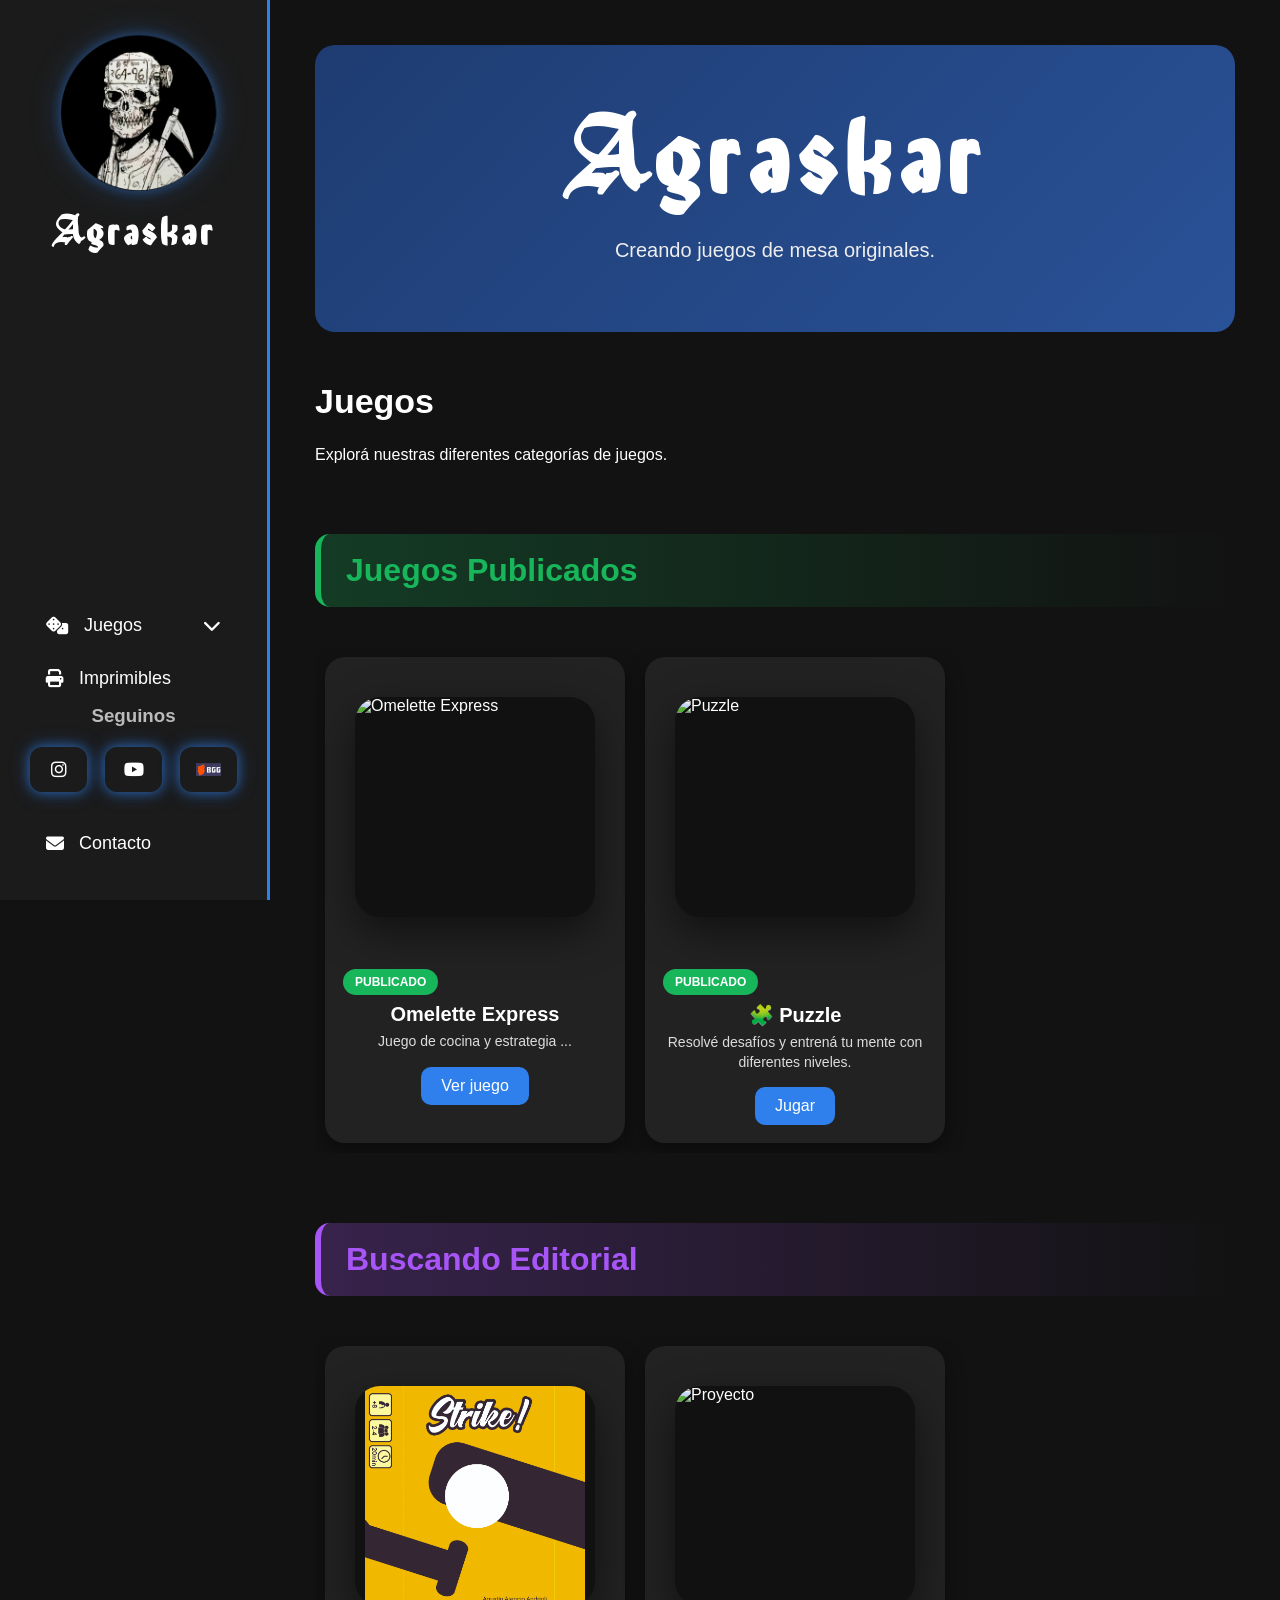
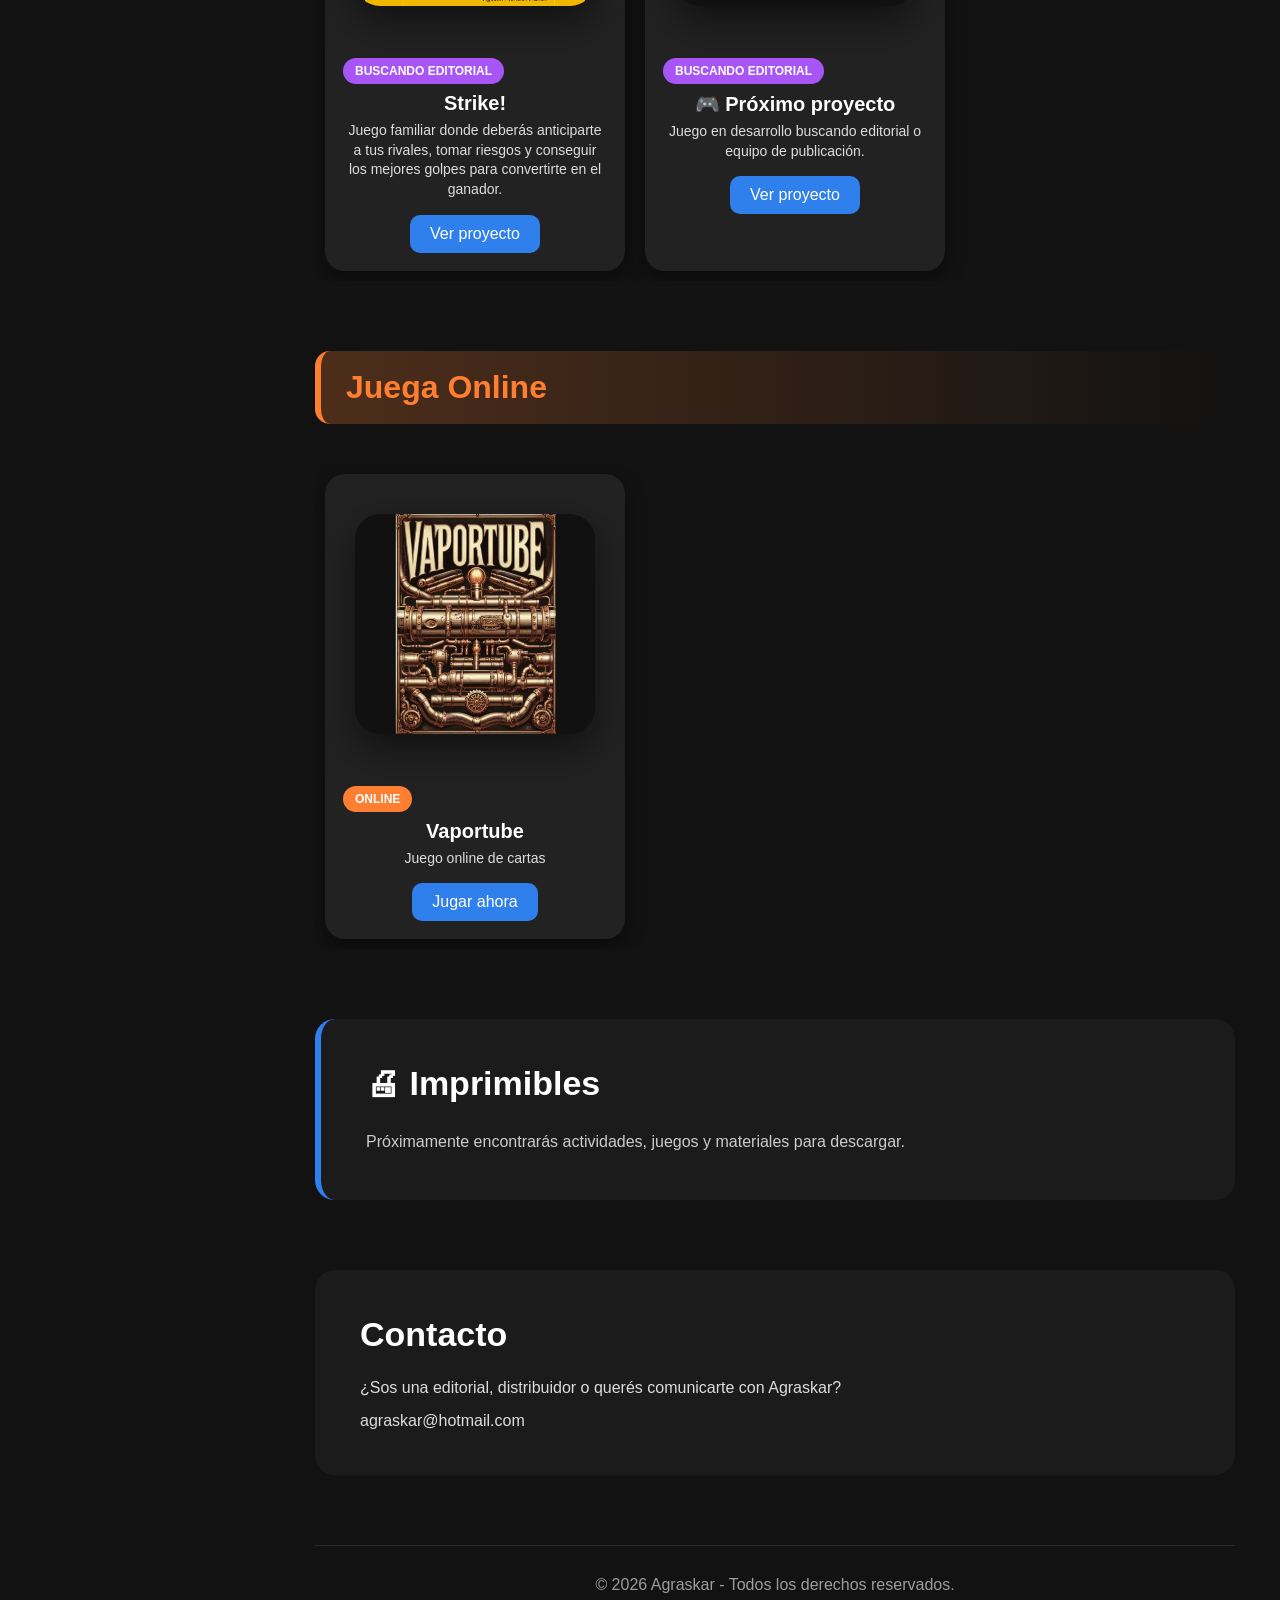
==== index.html @ ca1f2d6c "Update index.html" ====
<!DOCTYPE html>
<html lang="es">

<head>

    <meta charset="UTF-8">

    <meta name="viewport" content="width=device-width, initial-scale=1.0">

    <title>Agraskar</title>

    <link rel="stylesheet" href="style.css">

    <!-- Font Awesome -->
    <link rel="stylesheet"
          href="https://cdnjs.cloudflare.com/ajax/libs/font-awesome/6.7.1/css/all.min.css">

</head>

<body>

    <div class="contenedor">

        <!-- ==========================================
                    MENÚ LATERAL
        =========================================== -->

        <aside class="sidebar">

            <!-- Logo -->

            <div class="logo">

                <div class="logo-icono" id="abrirBio">

                    <img src="imagenes/logo.png"
                         alt="Logo de Agraskar">
 </div>
                        <h2>Agraskar</h2>
                </div>
            <!-- VENTANA BIOGRAFÍA -->

<div class="bio-modal" id="bioModal">

    <div class="bio-contenido">

        <button class="cerrar-bio" id="cerrarBio">
            ×
        </button>

        <h3>Agraskar</h3>

        <p>
            Agraskar es un espacio dedicado al diseño y desarrollo
            de juegos originales. Un proyecto creativo que busca
            transformar ideas en experiencias de juego para compartir
            con familias, amigos y editoriales.
        </p>

    </div>

</div>


            <!-- Navegación -->

            <nav>

                <!-- Juegos -->

                <div class="menu-juegos">

                    <button class="juegos-btn"
                            type="button"
                            aria-label="Abrir menú de juegos">

                         <i class="fas fa-dice"></i>

                        <span>Juegos</span>

                        <i class="fas fa-chevron-down flecha"></i>

                    </button>

                    <div class="submenu-juegos">
<a href="index.html#publicados">
     Juegos Publicados
</a>
<a href="index.html#editorial">
     Buscando Editorial
</a>
<a href="index.html#online">
     Juega Online 
</a>

                    </div>

                </div>

                <!-- Imprimibles -->

            <a href="index.html#imprimibles">

                    <i class="fas fa-print"></i>

                    <span>Imprimibles</span>

                </a>           

            <!-- Parte inferior -->

            <div class="sidebar-bottom">

                <h3>Seguinos</h3>
<div class="redes">

  <a href="https://www.instagram.com/agraskar/"
     aria-label="Instagram" target="_blank">
     <i class="fab fa-instagram"></i>
  </a>

  <a href="https://www.youtube.com/@Agraskar"
     aria-label="YouTube" target="_blank">
     <i class="fab fa-youtube"></i>
  </a>

  <a href="https://boardgamegeek.com/boardgamedesigner/173168/agustin-atencio-andrioli"
     aria-label="BoardGameGeek" target="_blank"
     class="icono-bgg">
     <img src="imagenes/bgg-logo.png" alt="BGG">
  </a>

</div>

              <a href="index.html#contacto" class="contacto">
    <i class="fas fa-envelope"></i>
    Contacto
</a>

            </div>

        </aside>
        <!-- ==========================================
                    CONTENIDO PRINCIPAL
        =========================================== -->

        <main class="contenido">

            <!-- ==========================================
                            INICIO
            =========================================== -->

            <section id="inicio" class="hero">

                <h2>
                   Agraskar
                </h2>

                <p>
              Creando juegos de mesa originales.
                </p>

            </section>


            <!-- ==========================================
                            JUEGOS
            =========================================== -->

         <section id="juegos" class="catalogo">

    <h2>
        Juegos
    </h2>

    <p>
        Explorá nuestras diferentes categorías de juegos.
    </p>


    <!-- ===============================
            JUEGOS PUBLICADOS
    ================================ -->

    <h3 id="publicados" class="subtitulo-juegos">
         Juegos Publicados
    </h3>

     <div class="juegos carrusel">

        <!-- Omelette Express -->

         <div class="tarjeta-juego">
 <div class="imagen-juego">
            <img
                src="imagenes/omelette-express.jpg"
                alt="Omelette Express"
                loading="lazy">
     </div>
            <div class="info-juego">


            <span class="etiqueta publicado">PUBLICADO</span>
                

                <h3>  Omelette Express  </h3>
                
                <p>
                    Juego de cocina y estrategia ...
                </p>

                <a href="juegos/omelette-express.html">
                    Ver juego
                </a>

            </div>

        </div>



        <!-- Puzzle -->

        <div class="tarjeta-juego">
 <div class="imagen-juego">
            <img
                src="imagenes/puzzle.jpg"
                alt="Puzzle"
                loading="lazy">
 </div>
            <div class="info-juego">

 <span class="etiqueta publicado">PUBLICADO</span>


                <h3>
                    🧩 Puzzle
                </h3>


                <p>
                    Resolvé desafíos y entrená
                    tu mente con diferentes niveles.
                </p>


                <a href="juegos/puzzle.html">
                    Jugar
                </a>


            </div>

        </div>


    </div>





    <!-- ===============================
            BUSCANDO EDITORIAL
    ================================ -->


    <h3 id="editorial" class="subtitulo-juegos">
        Buscando Editorial
    </h3>
<div class="juegos carrusel">
          <div class="tarjeta-juego">

    <div class="imagen-juego">

        <img
            src="imagenes/Strike!.jpg"
            alt="Strike!"
            loading="lazy">

    </div>

    <div class="info-juego">

        <span class="etiqueta editorial">
            BUSCANDO EDITORIAL
        </span>

        <h3>Strike!</h3>

        <p>
            Juego familiar donde deberás anticiparte a tus rivales, tomar riesgos y conseguir los mejores golpes para convertirte en el ganador.
        </p>

        <a href="juegos/Strike!.html">
            Ver proyecto
        </a>

</div>
    </div>

        <div class="tarjeta-juego">
 <div class="imagen-juego">

            <img
                src="imagenes/proyecto.jpg"
                alt="Proyecto"
                loading="lazy">

 </div>
            <div class="info-juego">


            <span class="etiqueta editorial">BUSCANDO EDITORIAL</span>

                <h3>
                    🎮 Próximo proyecto
                </h3>


                <p>
                    Juego en desarrollo buscando
                    editorial o equipo de publicación.
                </p>


                <a href="#">
                    Ver proyecto
                </a>


            </div>


        </div>


    </div>


  <!-- ===============================
          JUEGA ONLINE
================================ -->


<h3 id="online" class="subtitulo-juegos">
   Juega Online 
</h3>


<div class="juegos carrusel">


    <div class="tarjeta-juego">


        <div class="imagen-juego">

            <img
                src="imagenes/vaportube.png"
                alt="Vaportube"
                loading="lazy">

        </div>


        <div class="info-juego">


            <span class="etiqueta online">
                ONLINE
            </span>


            <h3>
                 Vaportube
            </h3>


            <p>
                Juego online  de cartas
            </p>


            <a href="juegos/Vaportube.html">
                Jugar ahora
            </a>


        </div>


    </div>


</div>
             </section>
            <!-- ==========================================
                        IMPRIMIBLES
            =========================================== -->

            <section id="imprimibles" class="imprimibles">

                <h2>
                    🖨 Imprimibles
                </h2>

                <p>
                    Próximamente encontrarás actividades,
                    juegos y materiales para descargar.
                </p>

            </section>


            <!-- ==========================================
                          CONTACTO
            =========================================== -->

            <section id="contacto" class="contacto-section">

                <h2>
                     Contacto
                </h2>

                <p>
                  ¿Sos una editorial, distribuidor o querés comunicarte con Agraskar?
                </p>

                <p>
                     agraskar@hotmail.com
                </p>

            </section>
                        <!-- ==========================================
                            FOOTER
            =========================================== -->

            <footer>

                <p>

                    &copy; 2026 Agraskar - Todos los derechos reservados.

                </p>

            </footer>

        </main>

    </div>

      <!-- ==========================================
                    JAVASCRIPT
    =========================================== -->

    <script src="script.js"></script>

</body>

</html>
---- style.css ----
/*==================================================
                    AGRASKAR
                style.css - Parte 1
==================================================*/


/*==================================================
                    RESET GENERAL
==================================================*/

*{
    margin:0;
    padding:0;
    box-sizing:border-box;
}

html{
    scroll-behavior:smooth;
}

body{
    font-family:Arial, Helvetica, sans-serif;
    background:#121212;
    color:#ffffff;
    overflow-x:hidden;
}


/*==================================================
                CONTENEDOR GENERAL
==================================================*/

.contenedor{
    display:flex;
    min-height:100vh;
}


/*==================================================
                  MENÚ LATERAL
==================================================*/

.sidebar{

    position:fixed;

    top:0;
    left:0;

    width:270px;
    height:100vh;

    background:#1b1b1b;

    border-right:3px solid #2f80ed;

    display:flex;
    flex-direction:column;
    justify-content:space-between;

    padding:30px;

    overflow-y:auto;

    z-index:1000;

}


/*==================================================
                      LOGO
==================================================*/

.logo{
    text-align:center;
}

.logo-icono{

    width:180px;

    margin:0 auto 25px;

    display:flex;

    justify-content:center;

    align-items:center;

}

.logo-icono img{

    width:100%;

    height:auto;

    object-fit:contain;

    filter:
    drop-shadow(0 0 6px rgba(47,128,237,.45))
    drop-shadow(0 0 14px rgba(47,128,237,.25));

    transition:.35s;

}
.logo-icono img:hover{

    transform:scale(1.05);

    filter:
        drop-shadow(0 0 10px rgba(47,128,237,1))
        drop-shadow(0 0 25px rgba(47,128,237,.8));

}

/*==================================================
                  NAVEGACIÓN
==================================================*/

.sidebar nav{

    margin-top:40px;

}

.sidebar nav a,
.juegos-btn{

    display:flex;

    align-items:center;

    gap:15px;

    width:100%;

    padding:16px;

    border:none;

    border-radius:12px;

    background:none;

    color:#ffffff;

    font-size:18px;

    text-decoration:none;

    cursor:pointer;

    transition:.30s;

}

.sidebar nav a:hover,
.juegos-btn:hover{

    background:#2f80ed;

    transform:translateX(8px);

}


/*==================================================
                MENÚ DESPLEGABLE
==================================================*/

.menu-juegos{

    width:100%;

}

.flecha{

    margin-left:auto;

    transition:.3s ease;

}

.menu-juegos.activo .flecha{

    transform:rotate(180deg);

}

.submenu-juegos{

    display:none;

    margin-top:8px;

    margin-bottom:15px;

    padding:8px;

    padding-left:10px;

    border-radius:12px;

    background:rgba(47,128,237,.10);

}

.menu-juegos.activo .submenu-juegos{

    display:block;

}

.submenu-juegos a{

    display:block;

    padding:12px;

    border-radius:10px;

    color:#cccccc;

    font-size:15px;

    text-decoration:none;

    transition:.3s;

}

.submenu-juegos a:hover{

    background:#2f80ed;

    color:white;

    transform:translateX(8px);

}

/*==================================================
              PARTE INFERIOR SIDEBAR
==================================================*/

.sidebar-bottom{

    text-align:center;

}

.sidebar-bottom h3{

    margin-bottom:20px;

    color:#bbbbbb;

}


/*==================================================
                    REDES
==================================================*/

.redes {
    display:flex;
    justify-content:center;
    gap:18px;
    margin-bottom:25px;
}

.redes a {
    width:45px;
    height:45px;
    display:flex;
    justify-content:center;
    align-items:center;
    background:#1b1b1b;
    color:#2f80ed;
    border:2px solid #2f80ed;
    border-radius:50%;
    text-decoration:none;
    font-size:20px;
    transition:.35s;

    /* brillo permanente */
    box-shadow:0 0 12px rgba(47,128,237,.6),
               0 0 20px rgba(47,128,237,.4);
}

.redes a:hover {
    background:#2f80ed;
    color:white;

    /* brillo más intenso al pasar el mouse */
    box-shadow:0 0 18px rgba(47,128,237,1),
               0 0 35px rgba(47,128,237,.8);
    transform:scale(1.15);
}

/* Ícono especial BGG */
.icono-bgg {
  display:inline-flex;
  justify-content:center;
  align-items:center;
  width:40px;
  height:40px;
  border-radius:50%;
  background:#2f80ed;
  overflow:hidden;

  /* brillo permanente */
  box-shadow:0 0 12px rgba(47,128,237,.6),
             0 0 20px rgba(47,128,237,.4);
}

.icono-bgg:hover {
  background:#4b97ff;

  /* brillo más intenso */
  box-shadow:0 0 18px rgba(47,128,237,1),
             0 0 35px rgba(47,128,237,.8);
  transform:scale(1.15);
}

.icono-bgg img {
  width:100%;
  height:100%;
  object-fit:contain;
}

/*==================================================
                    CONTACTO
==================================================*/

.contacto {
    display:inline-block;
    padding:12px 20px;
    border-radius:10px;
    background:#2f80ed;
    color:white;
    text-decoration:none;
    transition:.30s;
}

.contacto:hover {
    background:#4b97ff;
}

/*==================================================
                  CONTENIDO
==================================================*/

.contenido{

    margin-left:270px;

    width:calc(100% - 270px);

    padding:45px;

}


/*==================================================
                    HERO
==================================================*/

.hero{

    background:linear-gradient(135deg,#1e3c72,#2a5298);

    padding:70px;

    margin-bottom:50px;

    border-radius:20px;

    text-align:center;

}

.hero h2{

    font-size:48px;

    margin-bottom:20px;

}

.hero p{

    font-size:20px;

    color:#eeeeee;

}


/*==================================================
                  SECCIONES
==================================================*/

section{

    margin-bottom:70px;

}

section h2{

    font-size:34px;

    margin-bottom:25px;

}


/*==================================================
          SUBTÍTULOS DE CATEGORÍAS
==================================================*/

.subtitulo-juegos{

    display:flex;

    align-items:center;

    gap:15px;

    margin-top:70px;

    margin-bottom:30px;

    padding:18px 25px;

    border-radius:15px;

    font-size:32px;

    border-left:6px solid #2f80ed;

    background:linear-gradient(
        90deg,
        rgba(47,128,237,.25),
        transparent
    );

    animation:aparecer .8s ease;

}
/* juegos publicados (verde) */
.subtitulo-juegos:nth-of-type(1){

    color: #18b65b;
  border-left: 6px solid #18b65b;
  background: linear-gradient(
    90deg,
    rgba(24,182,91,.25),
    transparent
  );
}
/* Buscando Editorial (violeta) */
.subtitulo-juegos:nth-of-type(2){

  color: #a855f7;
  border-left: 6px solid #a855f7;
  background: linear-gradient(
    90deg,
    rgba(168,85,247,.25),
    transparent
  );
}
/* juega online (naranja */
.subtitulo-juegos:nth-of-type(3){
    color:#ff7f32;                  /* naranja */
    border-left-color:#ff7f32;      /* borde naranja */
    background:linear-gradient(
        90deg,
        rgba(255,127,50,.25),        /* degradado naranja */
        transparent
    );
}

/*==================================================
                TARJETAS DE JUEGOS
==================================================*/

.juegos {
    display:grid;
    grid-template-columns:repeat(auto-fit, minmax(280px,1fr));
    gap:35px;
    margin-top:40px;
}


/* Carrusel horizontal */

.juegos.carrusel {

    display:flex;
    gap:20px;
    overflow-x:auto;
    scroll-snap-type:x mandatory;
    padding:10px;

}


.juegos.carrusel .tarjeta-juego {

    flex:0 0 auto;
    scroll-snap-align:start;

}



/* Tarjeta */

.tarjeta-juego {

    display:flex;
    flex-direction:column;

    width:300px;

    border-radius:20px;

    overflow:hidden;

    background:#222;

    box-shadow:0 8px 20px rgba(0,0,0,.4);

    transition:.35s;

}


.tarjeta-juego:hover {

    transform:translateY(-8px);

    box-shadow:0 15px 35px rgba(47,128,237,.45);

}



/* Imagen */

.imagen-juego {

    width:100%;

    height:220px;

    display:flex;

    justify-content:center;

    align-items:center;

    overflow:hidden;

    background:#111;

}


.imagen-juego img {

    width:100%;

    height:100%;

    object-fit:contain;

    display:block;

}


/* Información debajo de la imagen */

.info-juego {

    padding:12px 18px 18px;

    text-align:left;

}



/* Etiqueta */

.etiqueta {

    display:inline-block;

    padding:6px 12px;

    margin-bottom:8px;

    border-radius:20px;

    font-size:12px;

    font-weight:bold;

    color:white;

}



/* Colores */

.etiqueta.publicado {

    background:#18b65b;

}


.etiqueta.editorial {

    background:#a855f7;

}


.etiqueta.online {

    background:#ff7f32;

}



/* Nombre del juego */

.info-juego h3 {

    margin-bottom:6px;

    font-size:20px;

    white-space:nowrap;

    overflow:hidden;

    text-overflow:ellipsis;

}



/* Descripción */

.info-juego p {

    color:#dddddd;

    line-height:1.4;

    font-size:14px;

    margin:0;

}



/* Botón */

.info-juego a {

    display:inline-block;

    margin-top:12px;

    padding:10px 20px;

    background:#2f80ed;

    color:white;

    text-decoration:none;

    border-radius:10px;

    transition:.3s;

}


.info-juego a:hover {

    background:#4b97ff;

}

/* Centrar únicamente el título, descripción y botón */
.info-juego h3,
.info-juego p{
    text-align: center;
}

.info-juego a{
    display: table;
    margin: 15px auto 0;
}
/*==================================================
                IMPRIMIBLES
==================================================*/

.imprimibles{

    background:#1b1b1b;

    padding:45px;

    border-radius:20px;

    border-left:6px solid #2f80ed;

}

.imprimibles p{

    margin-top:15px;

    color:#cccccc;

    line-height:1.7;

}


/*==================================================
                    CONTACTO
==================================================*/

.contacto-section{

    background:#1b1b1b;

    padding:45px;

    border-radius:20px;

}

.contacto-section p{

    margin-top:15px;  /* ← este margen crea el espacio */

    color:#dddddd;

}


/*==================================================
                    FOOTER
==================================================*/

footer{

    margin-top:60px;

    padding:30px;

    text-align:center;

    color:#9d9d9d;

    border-top:1px solid rgba(255,255,255,.1);

}


/*==================================================
                BARRA DE SCROLL
==================================================*/

::-webkit-scrollbar{

    width:10px;

}

::-webkit-scrollbar-track{

    background:#151515;

}

::-webkit-scrollbar-thumb{

    background:#2f80ed;

    border-radius:10px;

}

::-webkit-scrollbar-thumb:hover{

    background:#4b97ff;

}


/*==================================================
                    ANIMACIONES
==================================================*/

@keyframes aparecer{

    from{

        opacity:0;

        transform:translateY(40px);

    }

    to{

        opacity:1;

        transform:translateY(0);

    }

}

.hero,
.catalogo,
.imprimibles,
.contacto-section{

    animation:aparecer .8s ease;

}


/*==================================================
                    RESPONSIVE
==================================================*/

@media(max-width:900px){

    .sidebar{

        width:220px;

    }

    .contenido{

        margin-left:220px;

        width:calc(100% - 220px);

        padding:30px;

    }

    .hero{

        padding:45px;

    }

    .hero h2{

        font-size:36px;

    }

}

@media(max-width:768px){

    .contenedor{

        flex-direction:column;

    }

    .sidebar{

        position:relative;

        width:100%;

        height:auto;

        border-right:none;

        border-bottom:3px solid #2f80ed;

    }

    .contenido{

        margin-left:0;

        width:100%;

    }
    /* PRESENTACIÓN DEL JUEGO EN CELULAR */

    .detalle-juego{

        flex-direction:column;

        padding:25px;

    }


    .detalle-juego .portada,
    .detalle-juego .contenido-juego{

        width:100%;

    }


    .contenido-juego h1{

        font-size:35px;

    }


    .sidebar nav{

        margin-top:25px;

    }

    .sidebar nav a{

        justify-content:center;

    }

    .hero{

        padding:35px 20px;

    }

    .hero h2{

        font-size:30px;

    }

    section h2{

        font-size:28px;

    }

    .tarjeta img{

        height:200px;

    }

    .redes{

        margin-top:20px;

    }

}

/*==================================================
        PÁGINA INDIVIDUAL DEL JUEGO
==================================================*/

.pagina-juego{

    max-width:1000px;

    margin:auto;

    padding:50px;

}

.pagina-juego h1{

    margin:30px;

    text-align:center;

    font-size:50px;

}

.volver{

    display:inline-block;

    padding:12px 20px;

    background:#2f80ed;

    color:white;

    text-decoration:none;

    border-radius:12px;

    transition:.3s;

}

.volver:hover{

    background:#4b97ff;

}

.imagen-juego{

    display:block;

    width:80%;

    max-width:700px;

    margin:40px auto;

    border-radius:25px;

    box-shadow:0 15px 40px rgba(0,0,0,.5);

}

.descripcion-juego,
.ficha-tecnica{

    margin-top:40px;

    padding:35px;

    background:#1b1b1b;

    border-radius:20px;

}

.descripcion-juego p{

    line-height:1.8;

    color:#dddddd;

}

.ficha-tecnica li{

    list-style:none;

    padding:12px;

    border-bottom:1px solid #333;

}

.botones-juego{

    display:flex;

    justify-content:center;

    flex-wrap:wrap;

    gap:20px;

    margin:40px;

}

.botones-juego a{

    padding:15px 25px;

    background:#2f80ed;

    color:white;

    text-decoration:none;

    border-radius:12px;

    transition:.3s;

}

.botones-juego a:hover{

    transform:translateY(-5px);

    box-shadow:0 10px 25px #2f80ed;

}


/*==================================================
                BANNER DEL JUEGO
==================================================*/

.banner-juego{

    position:relative;

    display:flex;

    justify-content:center;

    align-items:center;

    text-align:center;

    height:350px;

    margin-bottom:40px;

    border-radius:25px;

    overflow:hidden;

    background-image:
        linear-gradient(rgba(0,0,0,.65),rgba(0,0,0,.75)),
        url("imagenes/juegos/omelette-express-banner.jpg");

    background-size:cover;

    background-position:center;

}

.banner-overlay{

    padding:30px;

    color:white;

}

.banner-overlay h1{

    margin:20px 0 10px;

    font-size:58px;

}

.subtitulo{

    font-size:22px;

    opacity:.9;

}

.estado{

    display:inline-block;

    padding:10px 20px;

    border-radius:40px;

    font-size:14px;

    font-weight:bold;

    letter-spacing:1px;

}

.publicado{

    background:#18b65b;

    color:white;

}


.editorial{

    background:#a855f7;

    color:white;

}
.estado.online{

    background:#ff7f32;
    color:white;
}

/*==================================================
                PORTADA DEL JUEGO
==================================================*/

.hero-juego{

    display:flex;

    justify-content:center;

    margin:50px 0;

}

.portada-juego{

    width:100%;

    max-width:900px;

    border-radius:25px;

    box-shadow:0 20px 50px rgba(0,0,0,.35);

    transition:.35s;

}

.portada-juego:hover{

    transform:scale(1.02);

}
/*=========================================
        PRESENTACIÓN DEL JUEGO
=========================================*/


.detalle-juego{

    display:flex;

    align-items:center;

    gap:50px;

    margin:50px 0;

    padding:40px;

    background:#1b1b1b;

    border-radius:25px;

}



.detalle-juego .portada{

    width:50%;

}



.detalle-juego .portada img{

    width:100%;

    border-radius:25px;

    box-shadow:0 15px 40px rgba(0,0,0,.5);

}



.contenido-juego{

    width:50%;

}



.contenido-juego h1{

    font-size:45px;

    margin:20px 0;

}



.contenido-juego p{

    color:#dddddd;

    line-height:1.7;

    margin-bottom:15px;

}

/*==================================================
              INFORMACIÓN RÁPIDA
==================================================*/

.info-rapida{

    display:grid;

    grid-template-columns:repeat(auto-fit,minmax(150px,1fr));

    gap:20px;

    margin:50px 0;

}

.dato{

    padding:25px;

    text-align:center;

    border-radius:18px;

    background:var(--card-color,#ffffff);

    font-size:28px;

    box-shadow:0 10px 25px rgba(0,0,0,.10);

    transition:.3s;

}

.dato:hover{

    transform:translateY(-8px);

}

.dato span{

    display:block;

    margin-top:10px;

    font-size:15px;

    font-weight:bold;

}


/*==================================================
                    PESTAÑAS
==================================================*/

.tabs{

    display:flex;

    justify-content:center;

    flex-wrap:wrap;

    gap:15px;

    margin:40px 0;

}

.tab-btn{

    padding:15px 25px;

    border:none;

    border-radius:15px;

    background:#2f80ed;

    color:white;

    font-size:16px;

    font-weight:bold;

    cursor:pointer;

    transition:.3s;

}

.tab-btn:hover{

    transform:translateY(-5px);

    box-shadow:0 10px 25px rgba(47,128,237,.5);

}

.tab-btn.active{

    background:#4b97ff;

}


/*==================================================
            CONTENIDO DE PESTAÑAS
==================================================*/

.tab-content{

    display:none;

    margin-bottom:50px;

    padding:40px;

    background:#1b1b1b;

    border-radius:25px;

    animation:aparecer .5s ease;

}

.tab-content.active{

    display:block;

}

.tab-content h2{

    margin-bottom:30px;

}


/*==================================================
                TABLA DE FICHA
==================================================*/

.tabla-ficha{

    width:100%;

    border-collapse:collapse;

}

.tabla-ficha th{

    width:35%;

    padding:15px;

    text-align:left;

    color:#5ca5ff;

}

.tabla-ficha td{

    padding:15px;

    border-bottom:1px solid #444;

}


/*==================================================
                    GALERÍA
==================================================*/

.galeria{

    display:grid;

    grid-template-columns:repeat(auto-fit,minmax(220px,1fr));

    gap:25px;

    margin-top:30px;

}

.galeria img{

    width:100%;

    height:220px;

    object-fit:cover;

    border-radius:18px;

    transition:.3s;

}

.galeria img:hover{

    transform:scale(1.05);

}

.imagen-galeria{

    cursor:pointer;

}


/*==================================================
              VISOR DE IMÁGENES
==================================================*/

.visor-imagen{

    display:none;

    position:fixed;

    inset:0;

    justify-content:center;

    align-items:center;

    background:rgba(0,0,0,.85);

    z-index:2000;

}

.visor-imagen.activo{

    display:flex;

}

.visor-imagen img{

    max-width:85%;

    max-height:85%;

    border-radius:20px;

    box-shadow:0 0 40px black;

}

.cerrar{

    position:absolute;

    top:40px;

    right:60px;

    color:white;

    font-size:40px;

    cursor:pointer;

}


/*==================================================
                BOTÓN DESCARGA PDF
==================================================*/

.boton-descarga{

    display:inline-flex;

    align-items:center;

    gap:10px;

    margin-top:25px;

    padding:15px 25px;

    background:#e63946;

    color:white;

    text-decoration:none;

    font-weight:bold;

    border-radius:15px;

    transition:.3s;

}

.boton-descarga:hover{

    transform:translateY(-5px);

    box-shadow:0 10px 25px rgba(230,57,70,.5);

}


/*==================================================
            JUEGOS RELACIONADOS
==================================================*/

.relacionados{

    margin-top:60px;

}

.juegos-relacionados{

    display:grid;

    grid-template-columns:repeat(auto-fit,minmax(250px,1fr));

    gap:30px;

}

.tarjeta-relacionada{

    overflow:hidden;

    padding-bottom:20px;

    background:#1f1f1f;

    border-radius:18px;

}

.tarjeta-relacionada img{

    width:100%;

    height:180px;

    object-fit:cover;

}

.tarjeta-relacionada h3,
.tarjeta-relacionada p{

    margin:15px;

}

.tarjeta-relacionada a{

    display:block;

    margin:15px;

    padding:12px;

    text-align:center;

    text-decoration:none;

    color:white;

    background:#2f80ed;

    border-radius:10px;

}



/*=========================================
        FLECHAS DEL VISOR
=========================================*/

.flecha-galeria{

    position:absolute;

    top:50%;

    transform:translateY(-50%);

    width:60px;

    height:60px;

    border:none;

    border-radius:50%;

    background:rgba(0,0,0,.45);

    color:white;

    font-size:34px;

    cursor:pointer;

    transition:.3s;

}

.flecha-galeria:hover{

    background:#2f80ed;

    transform:translateY(-50%) scale(1.1);

}

.izquierda{

    left:30px;

}

.derecha{

    right:30px;

}
/*=========================================
            CONTADOR
=========================================*/

.contador-imagen{

    position:absolute;

    bottom:35px;

    left:50%;

    transform:translateX(-50%);

    background:rgba(0,0,0,.55);

    color:white;

    padding:10px 18px;

    border-radius:30px;

    font-size:16px;

    font-weight:bold;

    backdrop-filter:blur(6px);

}

/*==================================================
        CONTACTO EN PÁGINA DE JUEGO
==================================================*/

.contacto-juego p {
    margin-top:15px;   /* mismo espacio que en inicio */
    color:#dddddd;     /* tono gris claro para texto */
}


/* ==========================================
  PAGINA DE INICIO
========================================== */
/* ==========================================
   Carrusel simple para las secciones de juegos
========================================== */

.carrusel {
  display: flex;              /* tarjetas en fila */
  gap: 20px;                  /* espacio entre ellas */
  overflow-x: auto;           /* scroll horizontal */
  scroll-snap-type: x mandatory; /* efecto de encaje */
  padding: 10px;
}

.carrusel .tarjeta-juego {
  flex: 0 0 auto;             /* cada tarjeta mantiene su ancho */
  scroll-snap-align: start;   /* se alinea al inicio al hacer scroll */
}

/* Tamaño normal del juego */

#juegoFrame{

    width:900px;

    max-width:100%;

    height:600px;

    border:none;

    border-radius:15px;

}


/*=========================================
        JUEGO ONLINE VISOR de juego
=========================================*/

.juego-online{

    margin:50px 0;

    text-align:center;

}


#contenedorJuego{

    position:relative;

    width:900px;

    max-width:100%;

    height:600px;

    margin:auto;

    background:#000;

    border-radius:20px;

    overflow:hidden;

    box-shadow:0 15px 40px rgba(0,0,0,.5);

}


#juegoFrame{

    width:100%;

    height:100%;

    border:none;

}


/* BOTÓN PANTALLA COMPLETA */

.boton-fullscreen{

    margin-top:25px;

    padding:15px 30px;

    border:none;

    border-radius:15px;

    background:#2f80ed;

    color:white;

    font-size:17px;

    font-weight:bold;

    cursor:pointer;

    transition:.3s;

}


.boton-fullscreen:hover{

    background:#4b97ff;

    transform:translateY(-5px);

    box-shadow:0 10px 25px rgba(47,128,237,.5);

}


/*=========================================
        MODO PANTALLA COMPLETA
=========================================*/


#contenedorJuego.fullscreen{

    position:fixed;

    top:0;
    left:0;

    width:100vw;

    height:100vh;

    max-width:none;

    margin:0;

    border-radius:0;

    z-index:9999;

}



#contenedorJuego.fullscreen iframe{

    width:100%;

    height:100%;

}



/* BOTÓN X */

#cerrarFullscreen{

    display:none;

    position:absolute;

    top:20px;

    right:25px;

    width:55px;

    height:55px;

    border:none;

    border-radius:50%;

    background:rgba(0,0,0,.7);

    color:white;

    font-size:28px;

    cursor:pointer;

    z-index:10000;

}


#cerrarFullscreen:hover{

    background:#ff4444;

    transform:scale(1.1);

}



#contenedorJuego.fullscreen #cerrarFullscreen{

    display:block;

}

/*=========================================
        Fuente para Agraskar en portada
=========================================*/
@font-face {
    font-family: "Remember Reiner";
 src: url("RememberReinerFS.ttf") format("truetype");
    font-style: normal;
    font-weight: normal;
}
.hero h2{
    font-family: "Remember Reiner", serif;
    font-size: 100px;
    color:  #ffffff;
    letter-spacing: 5px;
}

.logo{
    font-family: "Remember Reiner", serif;
    font-size: 25px;
    color: #ffffff;
    letter-spacing: 2px;
}


/*====================================
        VENTANA BIOGRAFÍA
====================================*/

.bio-modal{

    display:none;

    position:fixed;

    top:0;
    left:0;

    width:100%;
    height:100%;

    background:rgba(0,0,0,0.6);

    z-index:9999;

    justify-content:center;
    align-items:center;

}


.bio-modal.activo{

    display:flex;

}



.bio-contenido{

    position:relative;

    width:320px;

    background:#121212;

    color:white;

    padding:25px;

    border-radius:15px;

    box-shadow:0 0 25px #00aaff;

    text-align:center;

}



.bio-contenido h3{

    margin-bottom:15px;

    font-size:24px;

}



.bio-contenido p{

    line-height:1.5;

    font-size:15px;

}



.cerrar-bio{

    position:absolute;

    top:8px;
    right:12px;

    background:none;

    border:none;

    color:white;

    font-size:28px;

    cursor:pointer;

}
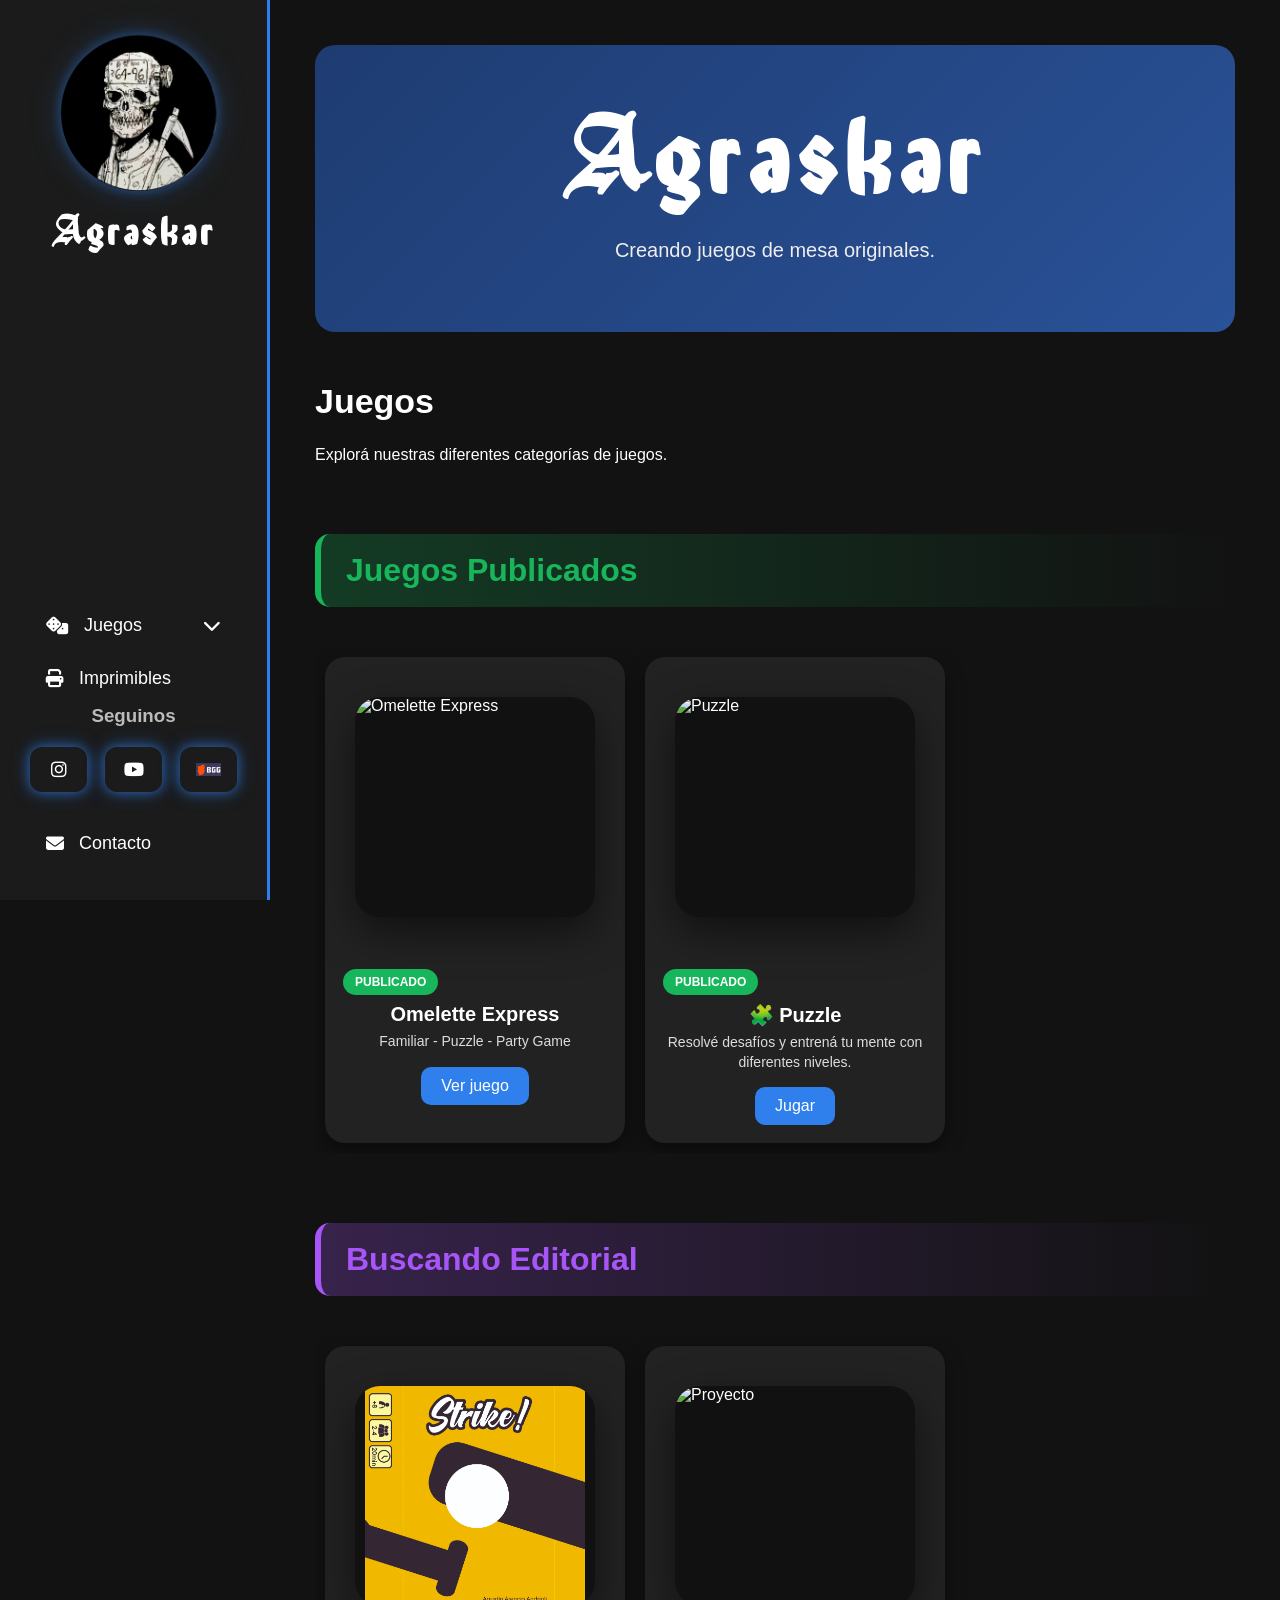
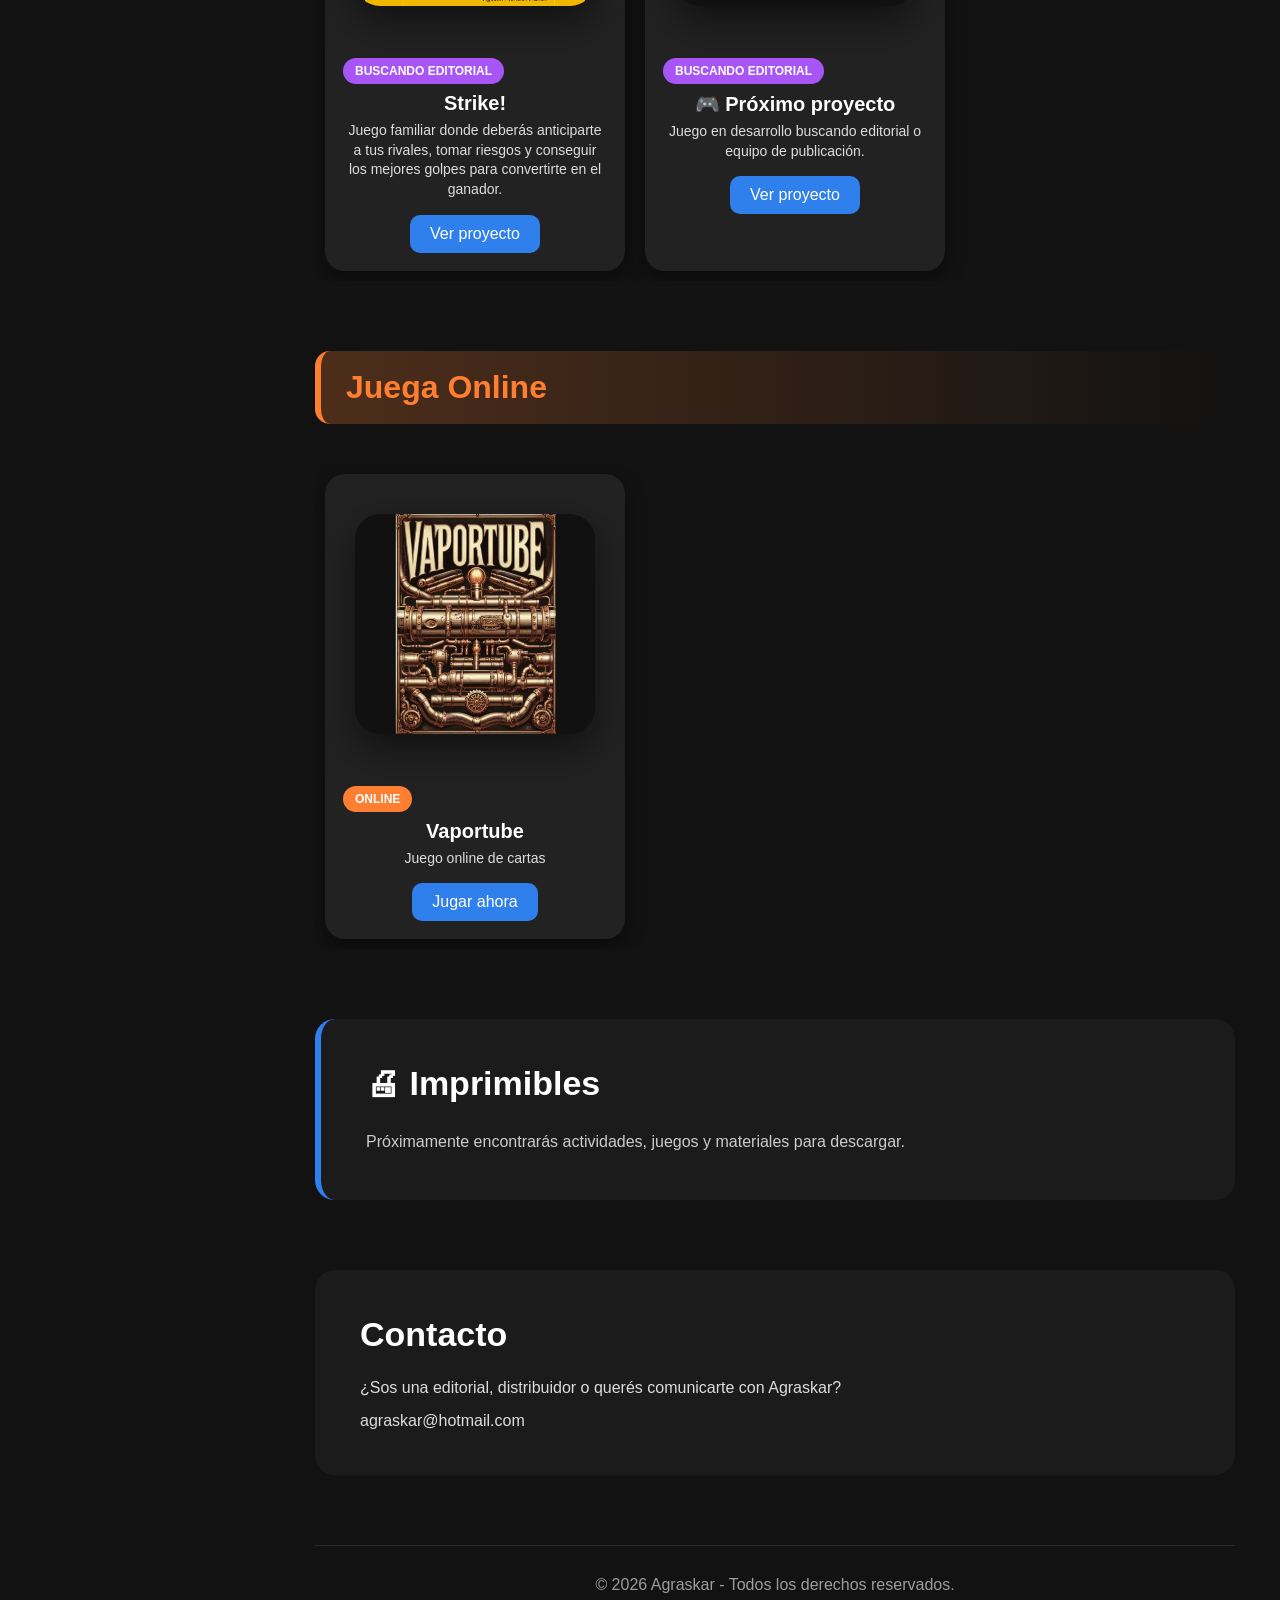
==== commit f9d393dd: "Update index.html" ====
--- a/index.html
+++ b/index.html
@@ -206,7 +206,7 @@
                 <h3>  Omelette Express  </h3>
                 
                 <p>
-                    Juego de cocina y estrategia ...
+                   Familiar - Puzzle - Party Game
                 </p>
 
                 <a href="juegos/omelette-express.html">
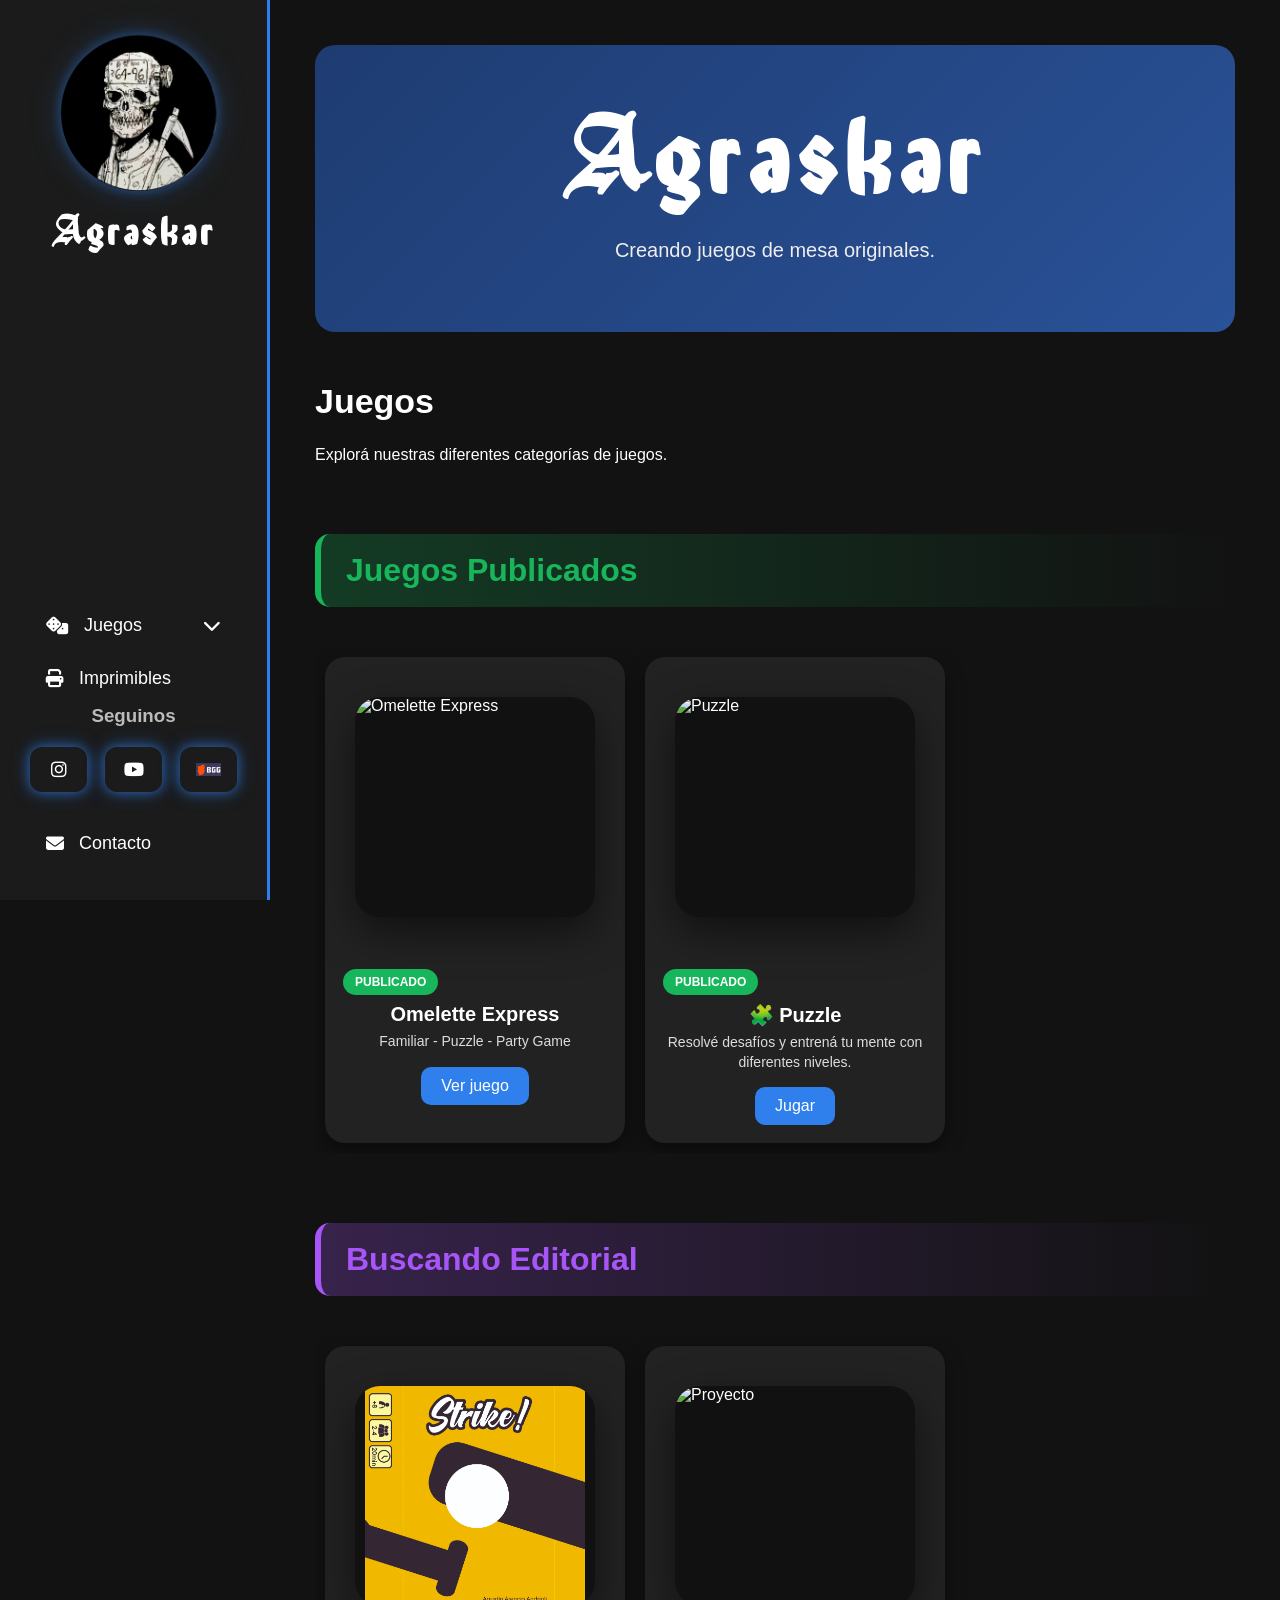
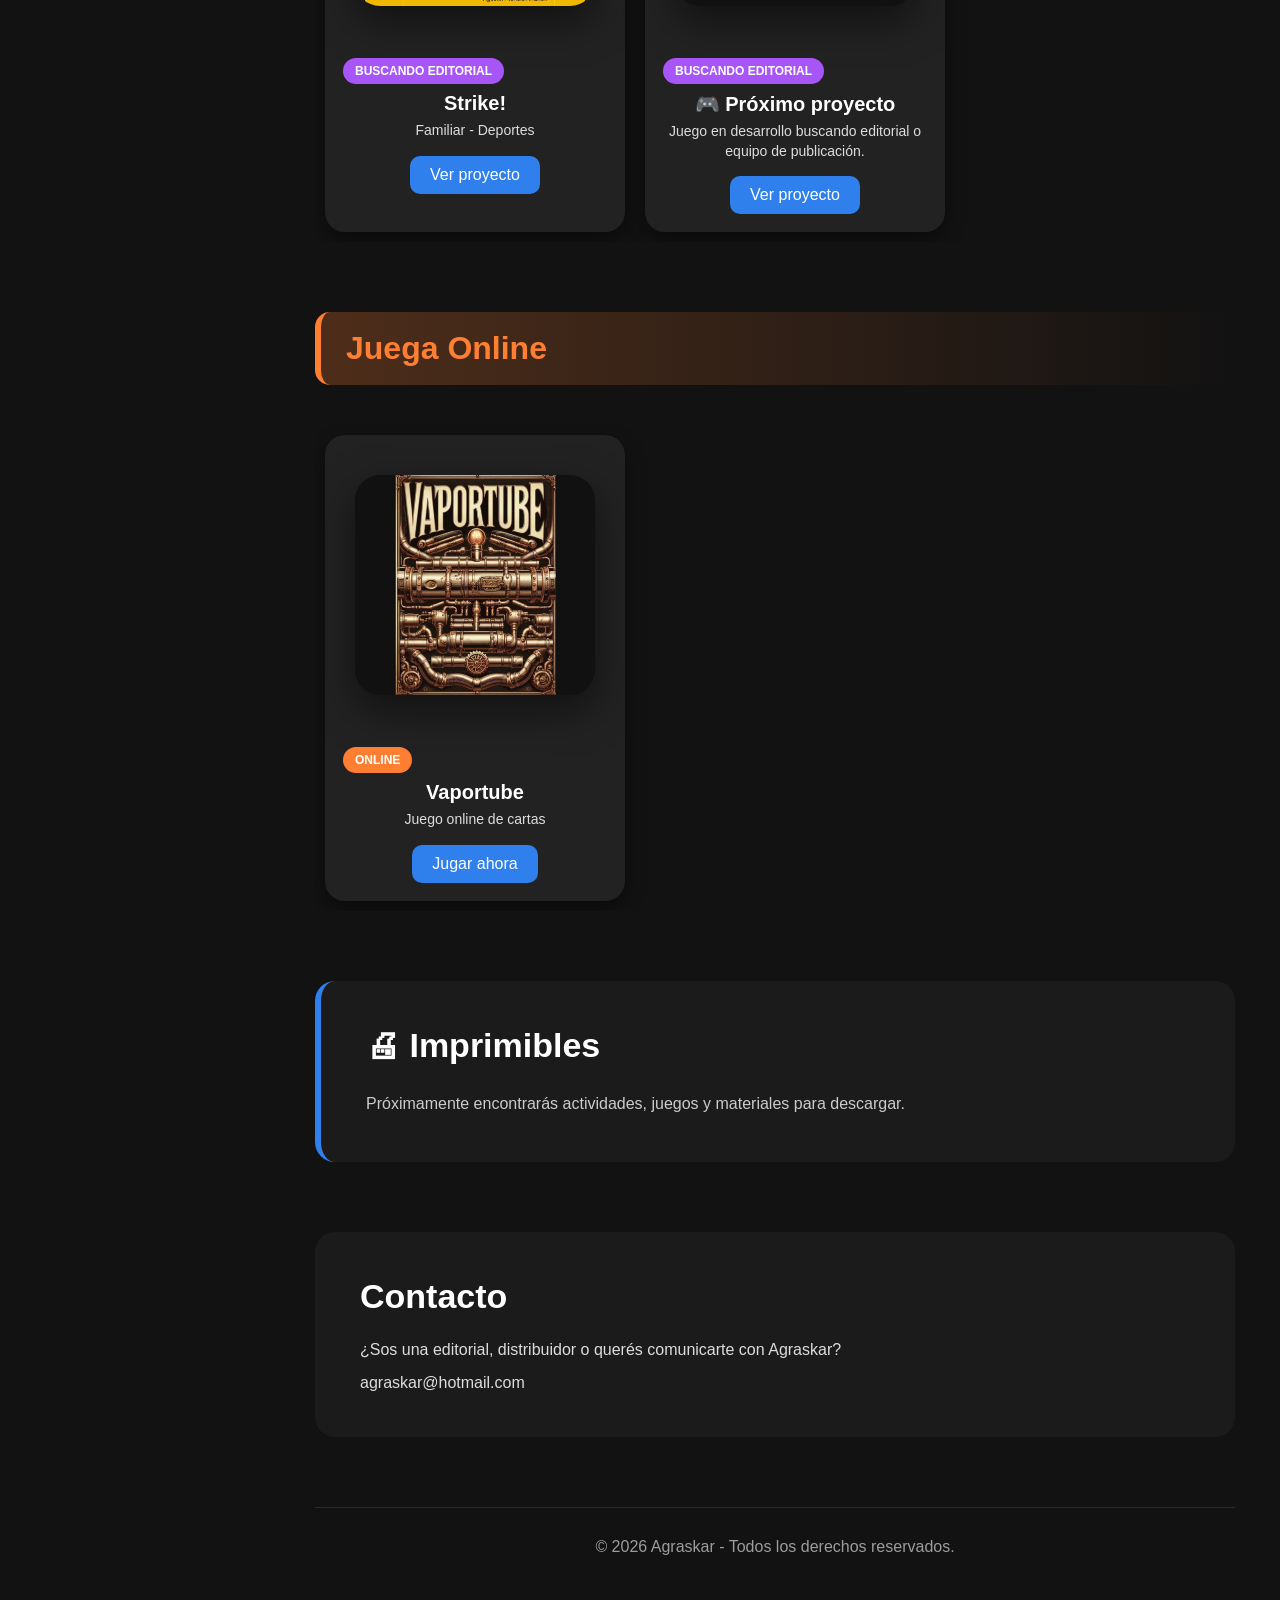
==== commit 7953a3f0: "Update index.html" ====
--- a/index.html
+++ b/index.html
@@ -289,7 +289,7 @@
         <h3>Strike!</h3>
 
         <p>
-            Juego familiar donde deberás anticiparte a tus rivales, tomar riesgos y conseguir los mejores golpes para convertirte en el ganador.
+            Familiar - Deportes
         </p>
 
         <a href="juegos/Strike!.html">
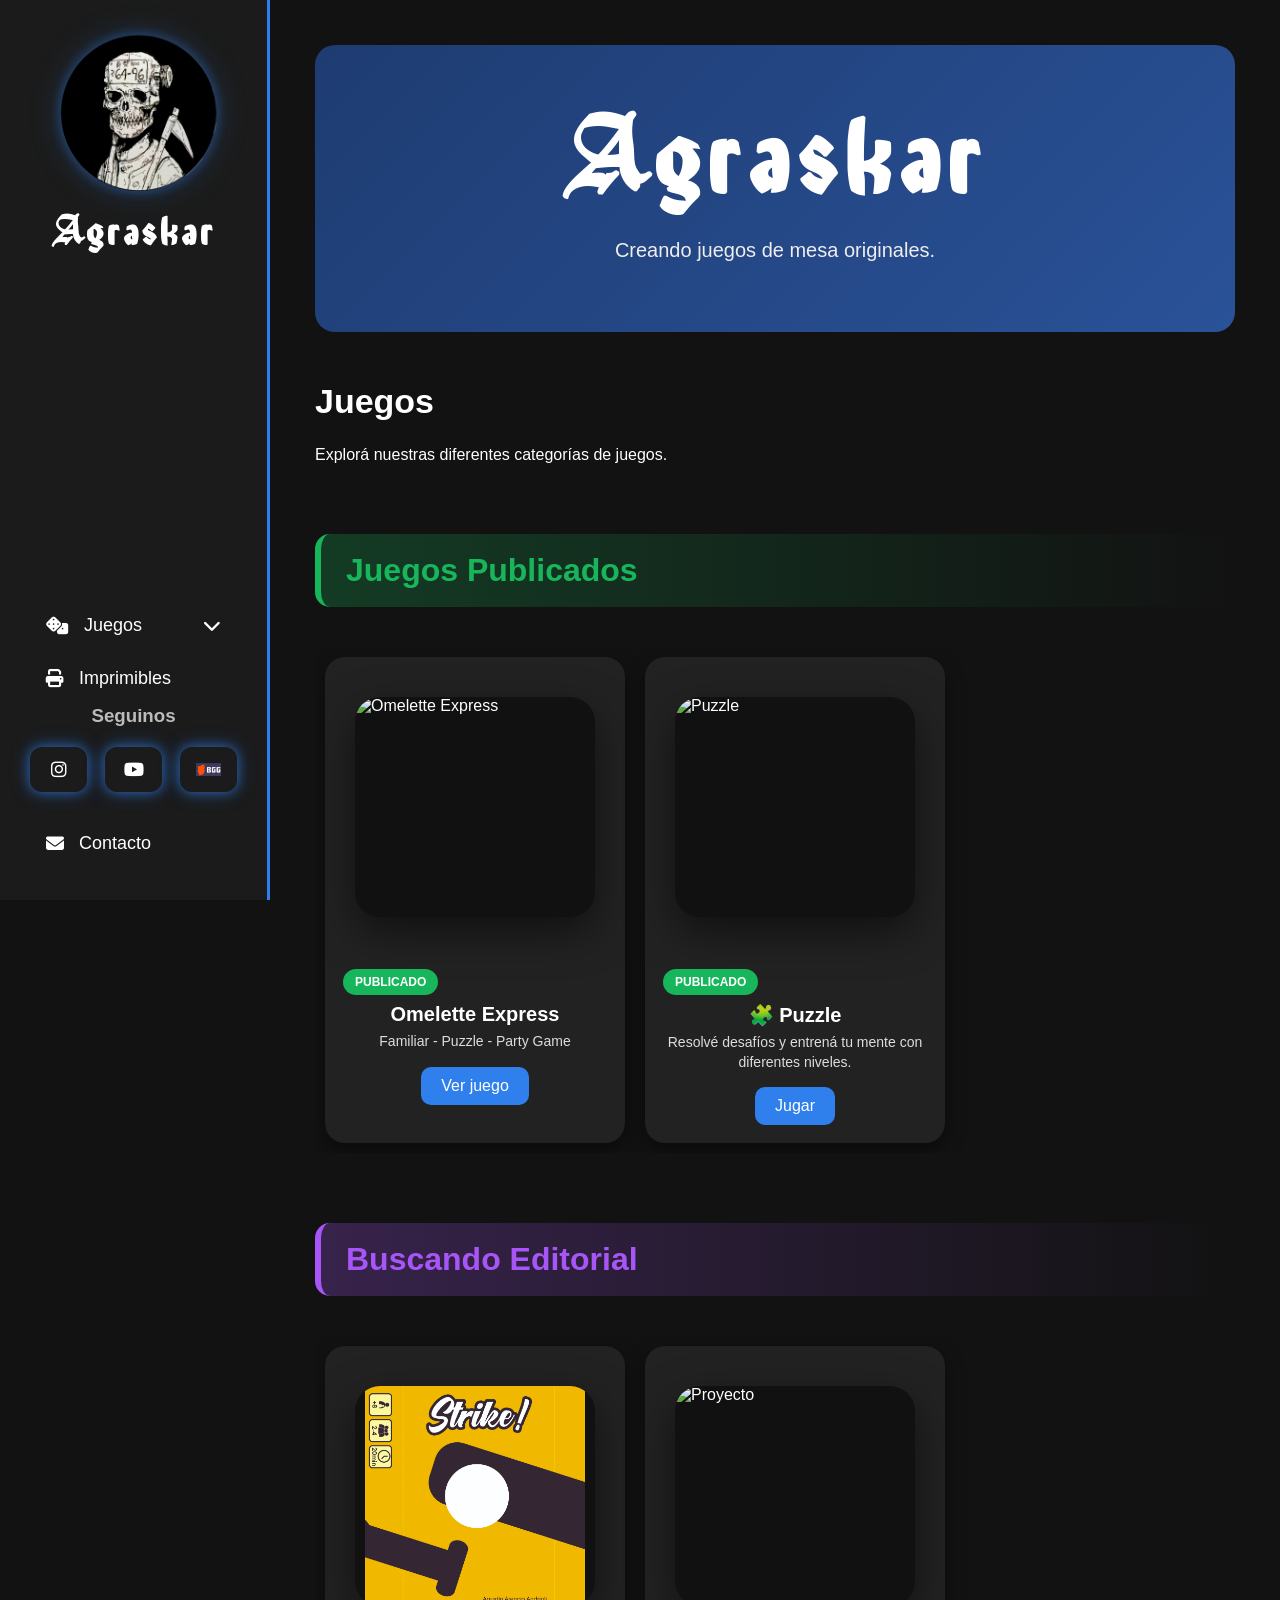
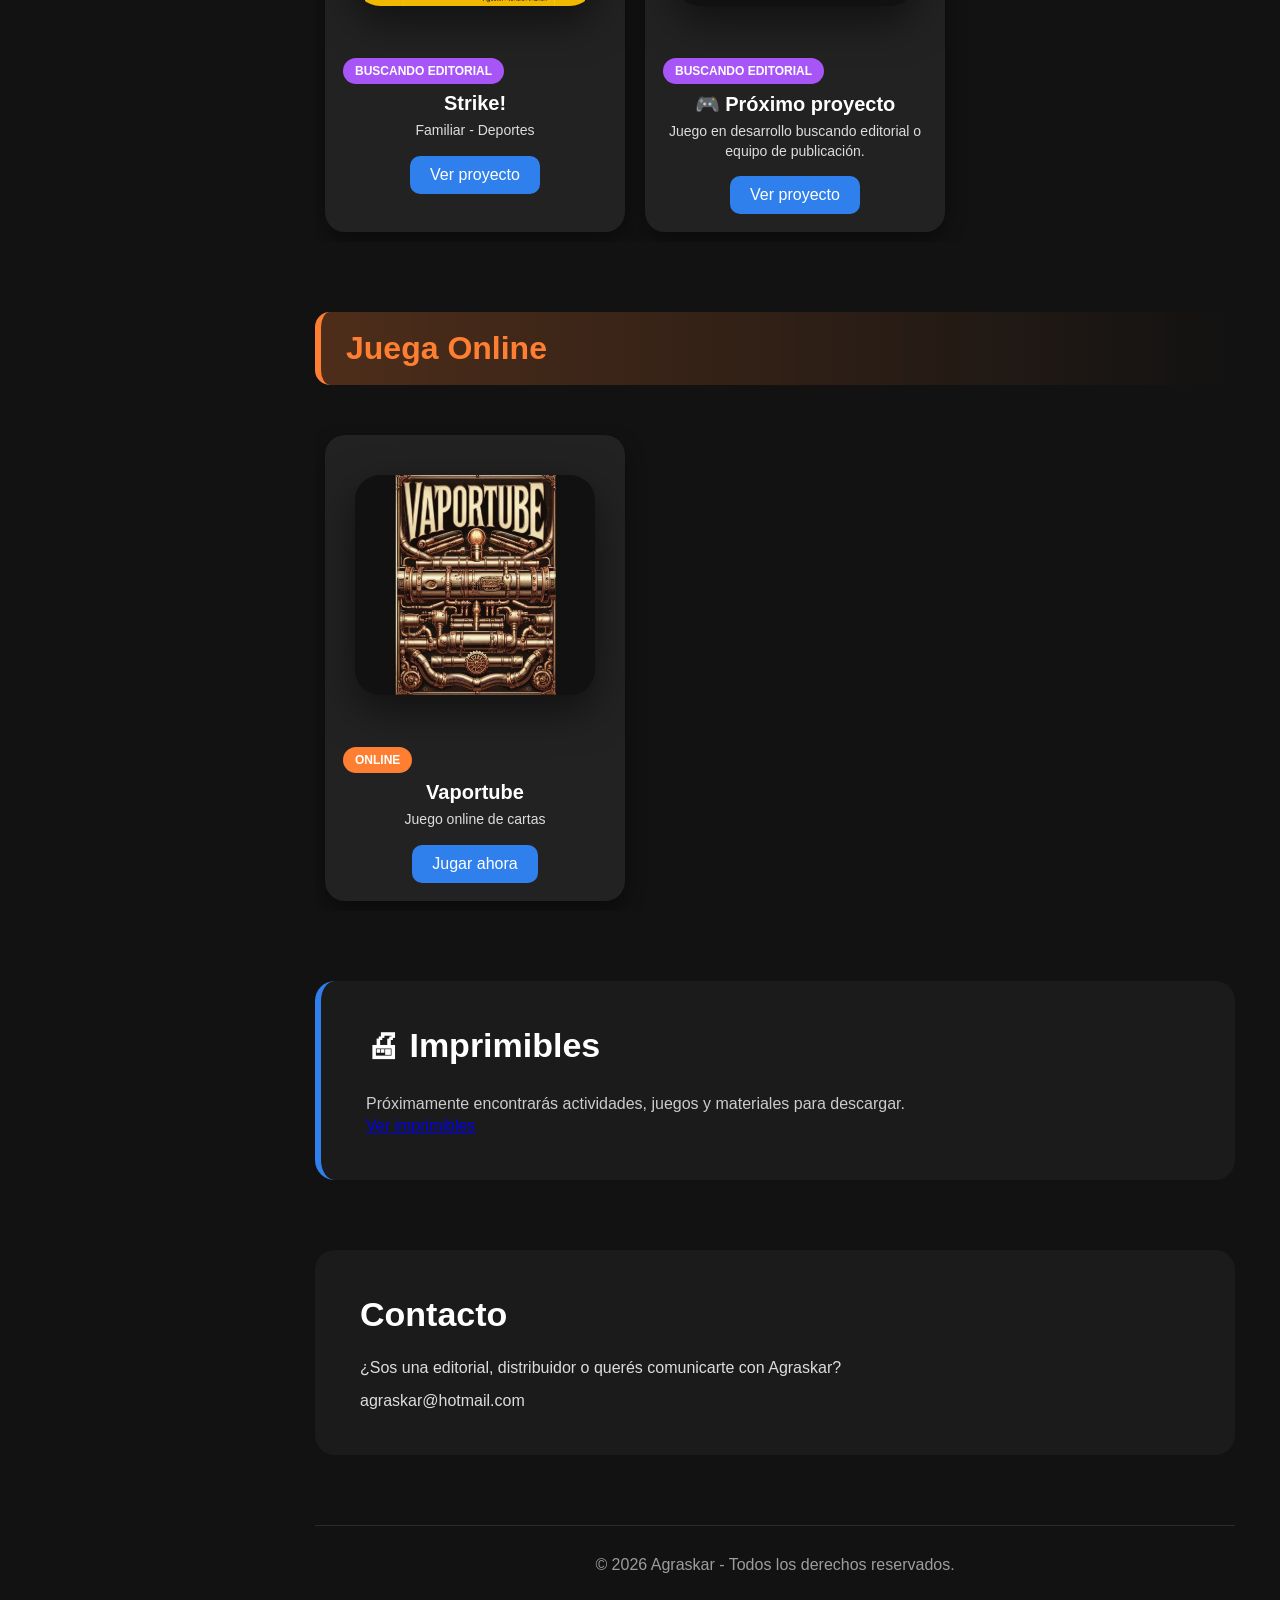
==== commit a5c021a1: "Update index.html" ====
--- a/index.html
+++ b/index.html
@@ -99,7 +99,7 @@
 
                 <!-- Imprimibles -->
 
-            <a href="index.html#imprimibles">
+            <a href="imprimibles.html">
 
                     <i class="fas fa-print"></i>
 
@@ -409,6 +409,9 @@
                     Próximamente encontrarás actividades,
                     juegos y materiales para descargar.
                 </p>
+                  <a href="imprimibles.html" class="boton-imprimibles">
+        Ver imprimibles
+    </a>
 
             </section>
 
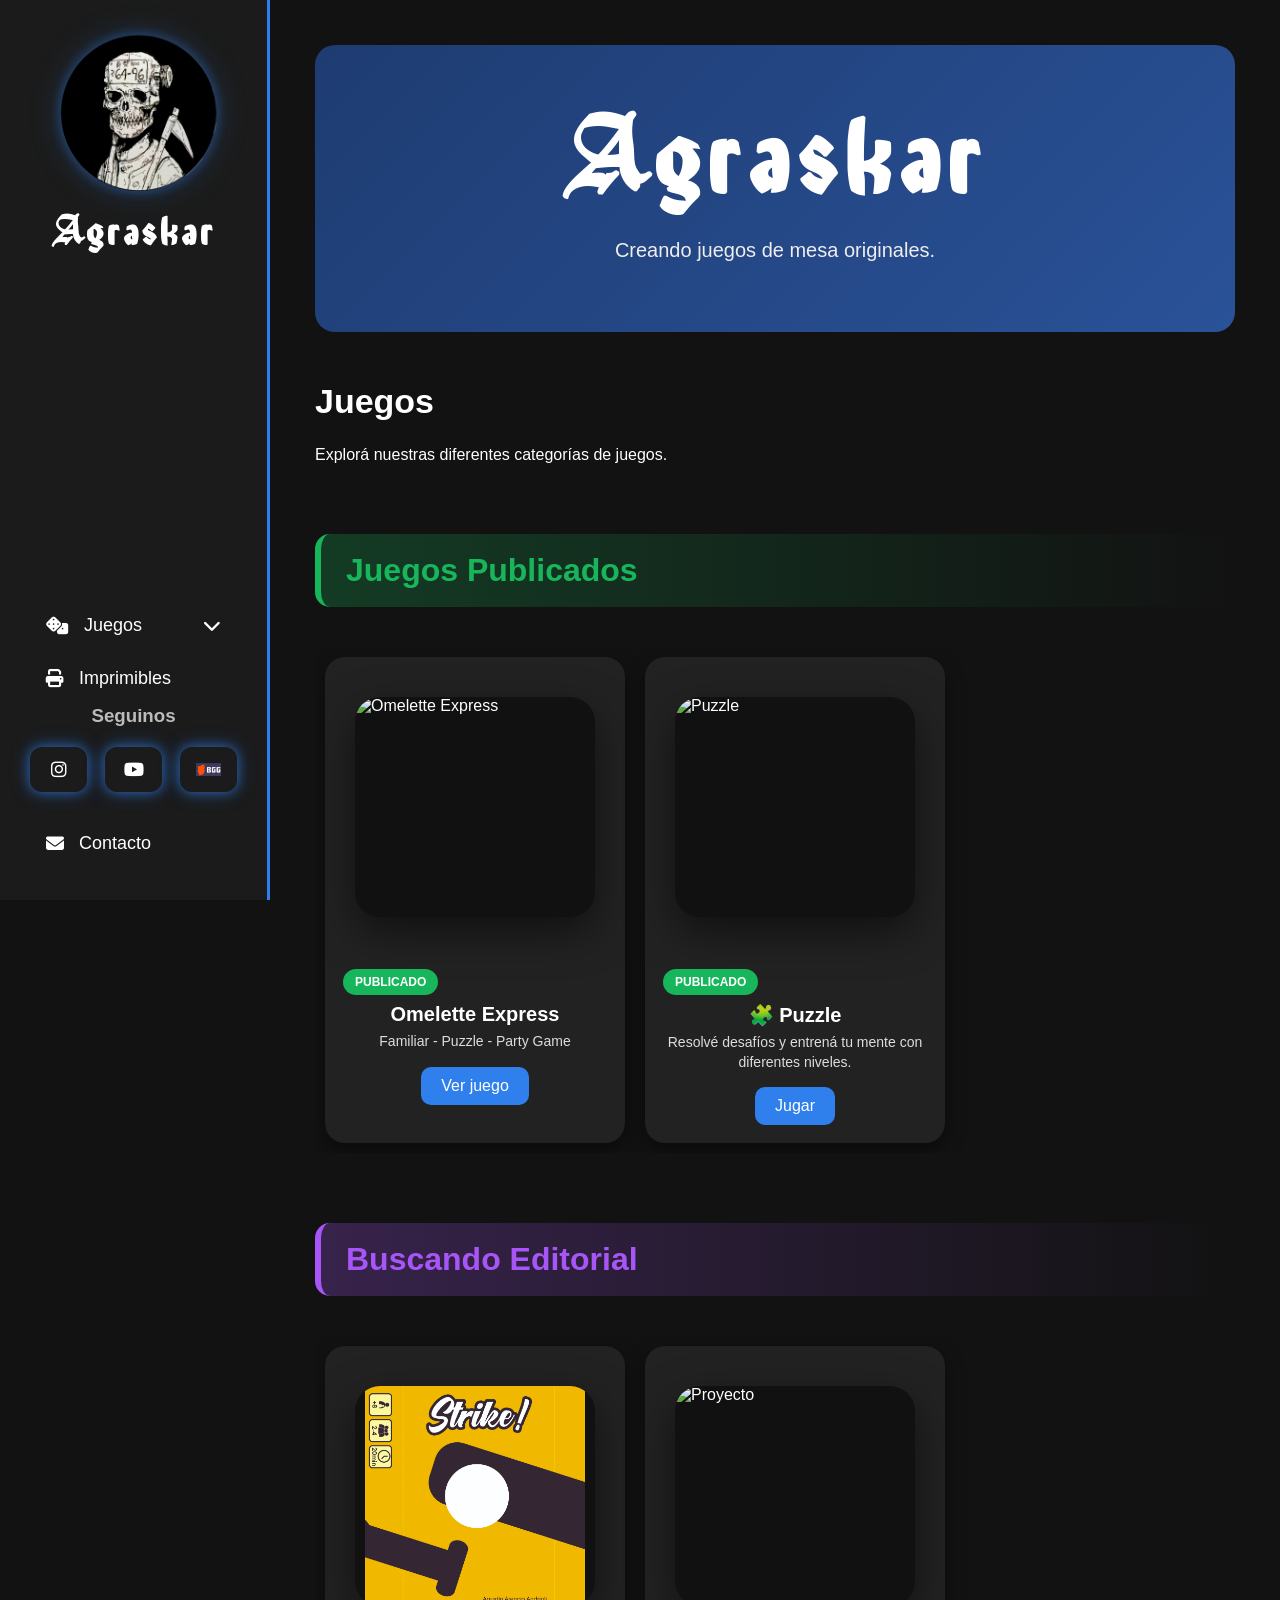
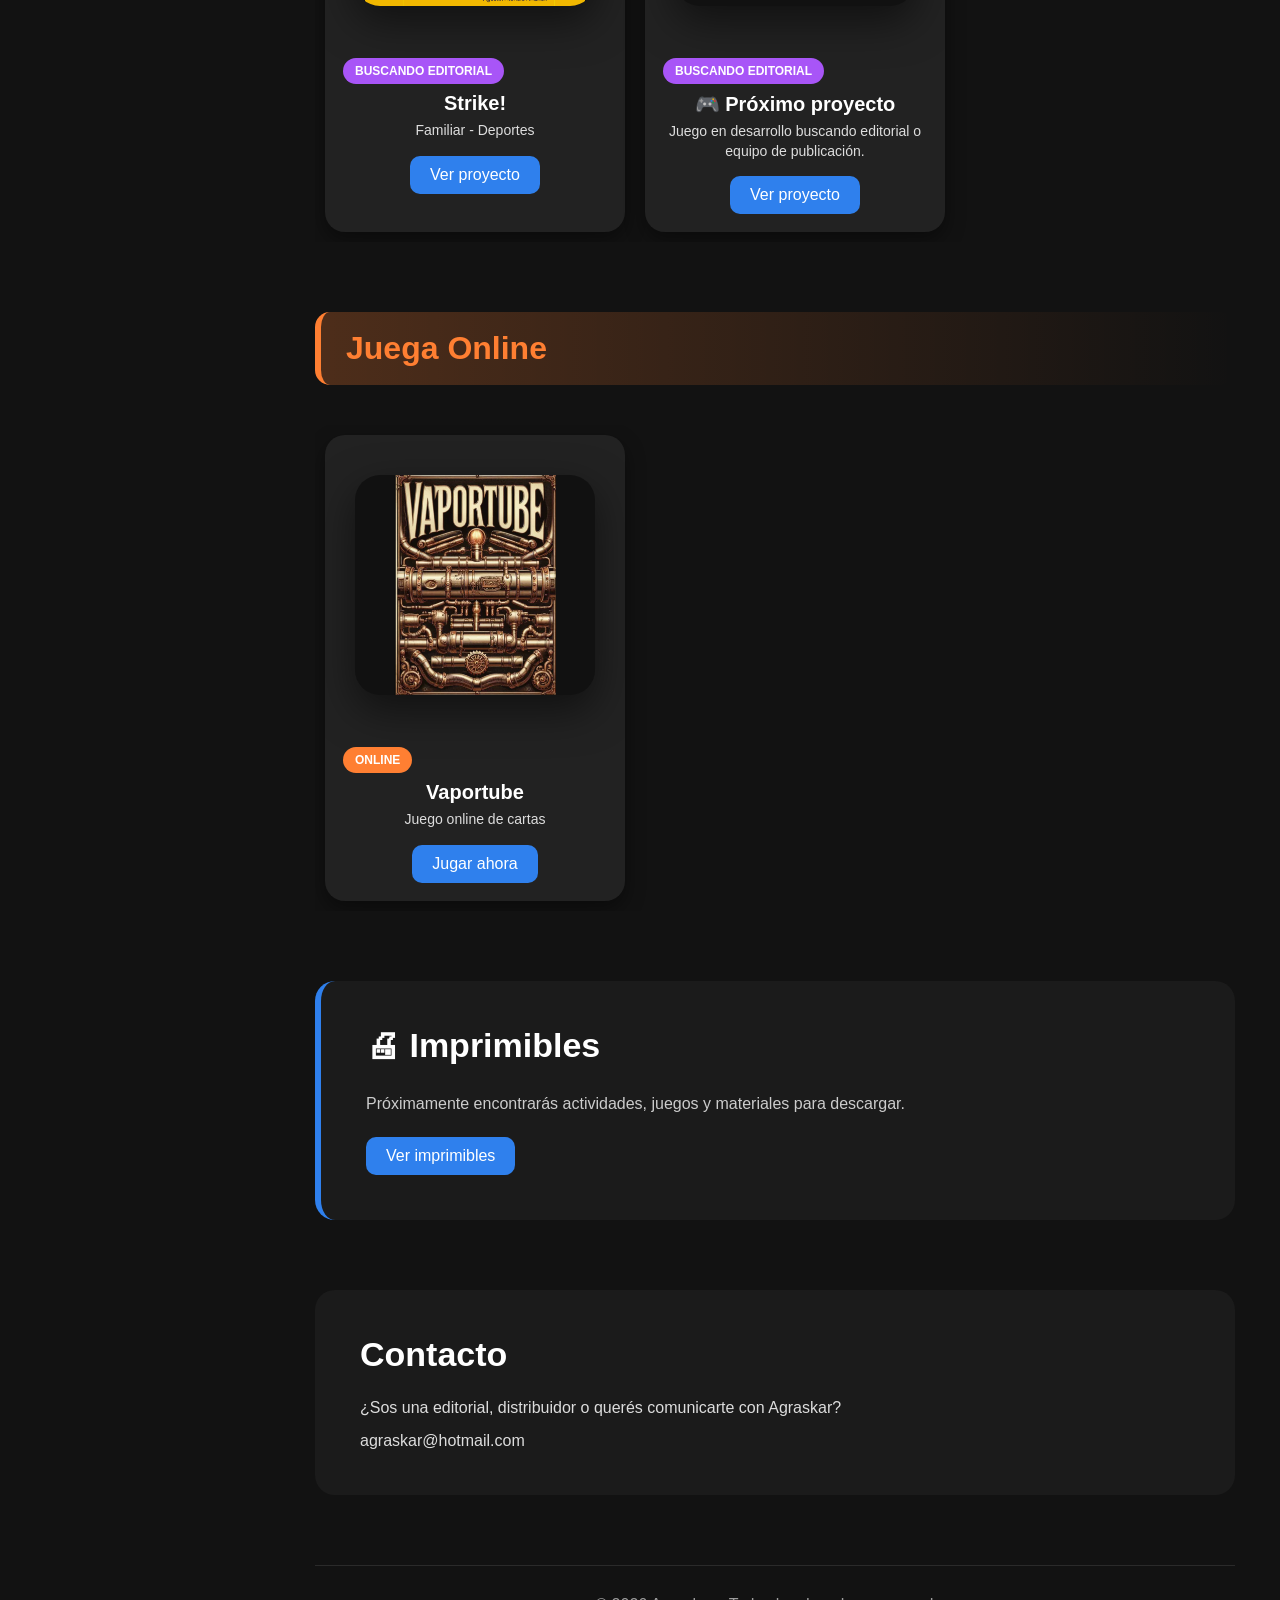
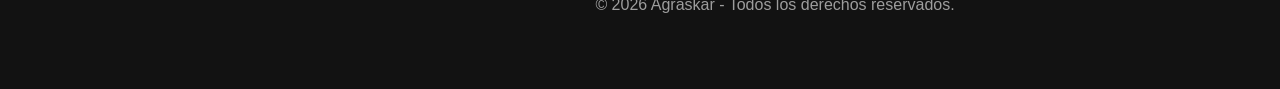
==== commit 6f452b27: "Update index.html" ====
--- a/index.html
+++ b/index.html
@@ -10,6 +10,16 @@
     <title>Agraskar</title>
 
     <link rel="stylesheet" href="style.css">
+
+    <!-- Google tag (gtag.js) -->
+<script async src="https://www.googletagmanager.com/gtag/js?id=G-BE0VB069PY"></script>
+<script>
+  window.dataLayer = window.dataLayer || [];
+  function gtag(){dataLayer.push(arguments);}
+  gtag('js', new Date());
+
+  gtag('config', 'G-BE0VB069PY');
+</script>
 
     <!-- Font Awesome -->
     <link rel="stylesheet"
@@ -409,9 +419,9 @@
                     Próximamente encontrarás actividades,
                     juegos y materiales para descargar.
                 </p>
-                  <a href="imprimibles.html" class="boton-imprimibles">
-        Ver imprimibles
-    </a>
+                <a href="imprimibles.html">
+    Ver imprimibles
+</a>
 
             </section>
 
--- a/style.css
+++ b/style.css
@@ -740,6 +740,31 @@
     line-height:1.7;
 
 }
+.imprimibles a{
+
+    display:inline-block;
+
+    margin-top:20px;
+
+    padding:10px 20px;
+
+    background:#2f80ed;
+
+    color:white;
+
+    text-decoration:none;
+
+    border-radius:10px;
+
+    transition:.3s;
+
+}
+
+.imprimibles a:hover{
+
+    background:#4b97ff;
+
+}
 
 
 /*==================================================
@@ -2122,3 +2147,234 @@
     cursor:pointer;
 
 }
+
+/* ==========================================
+            IMPRIMIBLES
+=========================================== */
+
+
+/* CONTENEDOR DE TARJETAS */
+
+.grid-imprimibles{
+
+    display:grid;
+
+    grid-template-columns:repeat(auto-fit, minmax(260px, 1fr));
+
+    gap:30px;
+
+    margin-top:40px;
+
+}
+
+
+
+/* TARJETA */
+
+.tarjeta-imprimible{
+
+    background:#1b1b1b;
+
+    border-radius:16px;
+
+    overflow:hidden;
+
+    box-shadow:0 8px 20px rgba(0,0,0,.35);
+
+    transition:.3s;
+
+}
+
+
+
+.tarjeta-imprimible:hover{
+
+    transform:translateY(-8px);
+
+}
+
+
+
+/* IMAGEN */
+
+.tarjeta-imprimible img{
+
+    width:100%;
+
+    height:220px;
+  object-fit: contain;
+background: #111;
+
+}
+
+
+
+/* INFORMACIÓN */
+
+.info-imprimible{
+
+    padding:20px;
+
+}
+
+
+
+.info-imprimible h3{
+
+    margin-top:0;
+
+    font-size:1.4rem;
+
+}
+
+
+
+.info-imprimible p{
+
+    line-height:1.5;
+
+}
+
+
+
+/* BOTONES */
+
+.botones-imprimible{
+
+    display:flex;
+
+    gap:12px;
+
+    margin-top:20px;
+
+}
+
+
+
+.botones-imprimible a,
+.botones-imprimible button{
+
+    flex:1;
+
+    padding:10px;
+
+    border-radius:8px;
+
+    border:none;
+
+    cursor:pointer;
+
+    text-align:center;
+
+    text-decoration:none;
+
+    font-size:15px;
+
+}
+
+
+
+/* BOTÓN VER */
+
+.botones-imprimible button{
+
+    background:#3b82f6;
+
+    color:white;
+
+}
+
+
+
+/* BOTÓN DESCARGAR */
+
+.botones-imprimible a{
+
+    background:#18b65b;
+
+    color:white;
+
+}
+
+
+
+/* HOVER BOTONES */
+
+.botones-imprimible button:hover,
+.botones-imprimible a:hover{
+
+    opacity:.8;
+
+}
+
+
+
+
+
+/* ==========================================
+              VISOR PDF
+=========================================== */
+
+
+.visor-pdf{
+
+    display:none;
+
+    position:fixed;
+
+    top:0;
+
+    left:0;
+
+    width:100%;
+
+    height:100%;
+
+    background:rgba(0,0,0,.85);
+
+    z-index:9999;
+
+    justify-content:center;
+
+    align-items:center;
+
+}
+
+
+
+.visor-pdf iframe{
+
+    width:80%;
+
+    height:90%;
+
+    background:white;
+
+    border:none;
+
+}
+
+
+
+
+/* BOTÓN CERRAR */
+
+.cerrar-pdf{
+
+    position:absolute;
+
+    top:20px;
+
+    right:30px;
+
+    font-size:40px;
+
+    color:white;
+
+    background:none;
+
+    border:none;
+
+    cursor:pointer;
+
+}
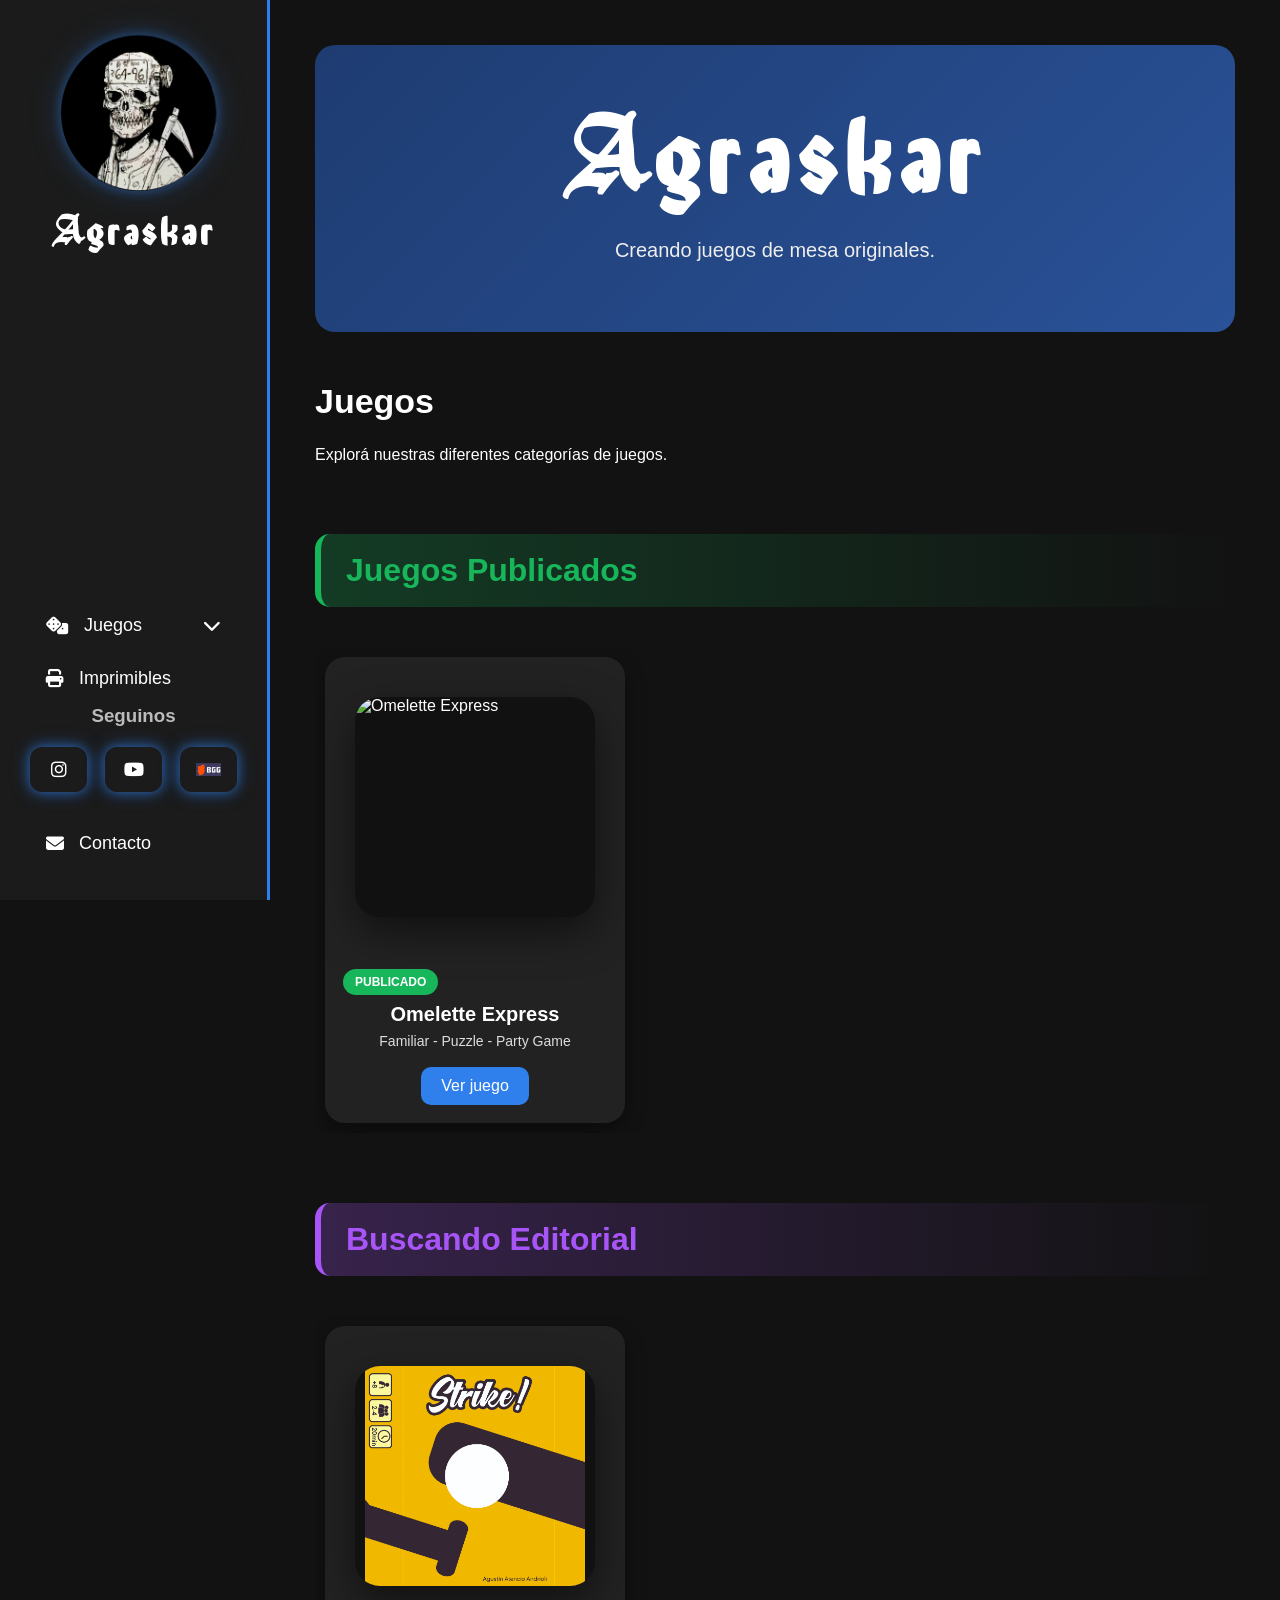
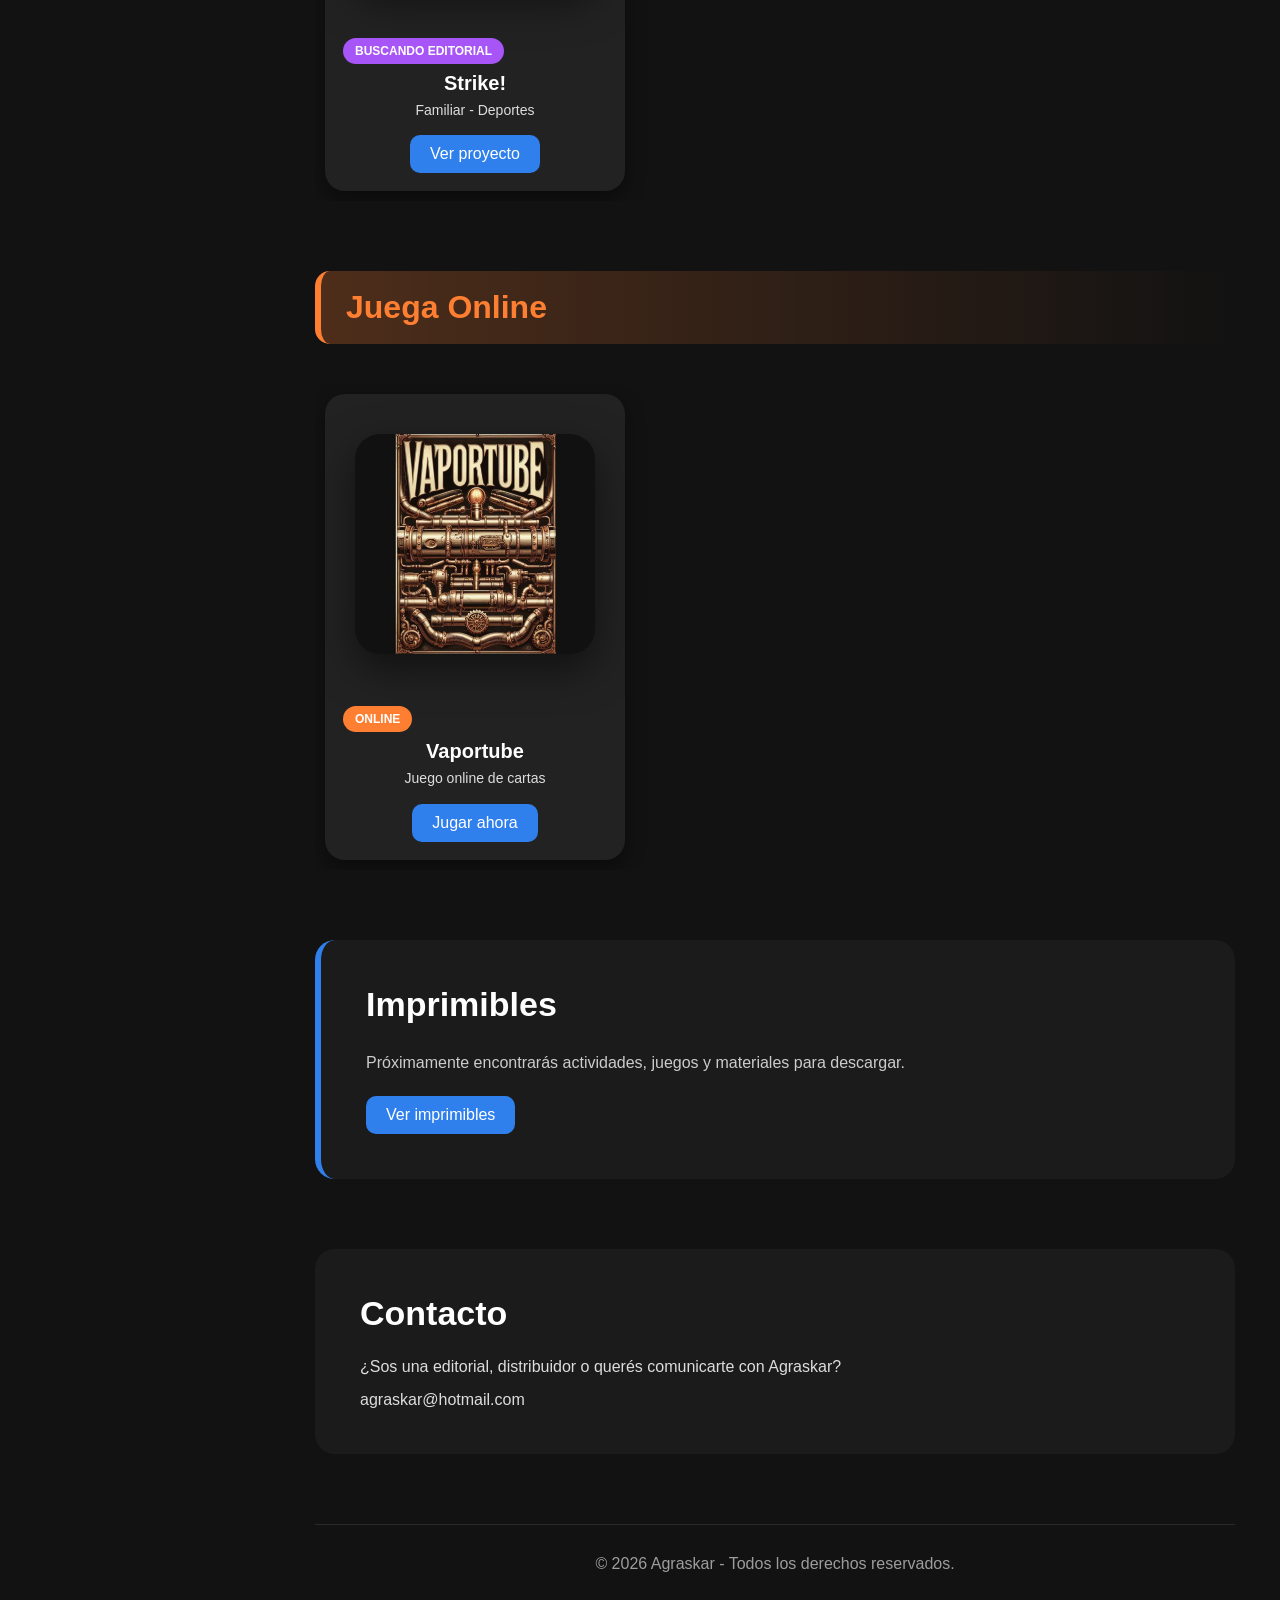
==== commit 694c16ea: "Update index.html" ====
--- a/index.html
+++ b/index.html
@@ -227,46 +227,7 @@
 
         </div>
 
-
-
-        <!-- Puzzle -->
-
-        <div class="tarjeta-juego">
- <div class="imagen-juego">
-            <img
-                src="imagenes/puzzle.jpg"
-                alt="Puzzle"
-                loading="lazy">
- </div>
-            <div class="info-juego">
-
- <span class="etiqueta publicado">PUBLICADO</span>
-
-
-                <h3>
-                    🧩 Puzzle
-                </h3>
-
-
-                <p>
-                    Resolvé desafíos y entrená
-                    tu mente con diferentes niveles.
-                </p>
-
-
-                <a href="juegos/puzzle.html">
-                    Jugar
-                </a>
-
-
-            </div>
-
-        </div>
-
-
-    </div>
-
-
+    </div>
 
 
 
@@ -309,42 +270,6 @@
 </div>
     </div>
 
-        <div class="tarjeta-juego">
- <div class="imagen-juego">
-
-            <img
-                src="imagenes/proyecto.jpg"
-                alt="Proyecto"
-                loading="lazy">
-
- </div>
-            <div class="info-juego">
-
-
-            <span class="etiqueta editorial">BUSCANDO EDITORIAL</span>
-
-                <h3>
-                    🎮 Próximo proyecto
-                </h3>
-
-
-                <p>
-                    Juego en desarrollo buscando
-                    editorial o equipo de publicación.
-                </p>
-
-
-                <a href="#">
-                    Ver proyecto
-                </a>
-
-
-            </div>
-
-
-        </div>
-
-
     </div>
 
 
@@ -412,7 +337,7 @@
             <section id="imprimibles" class="imprimibles">
 
                 <h2>
-                    🖨 Imprimibles
+                     Imprimibles
                 </h2>
 
                 <p>
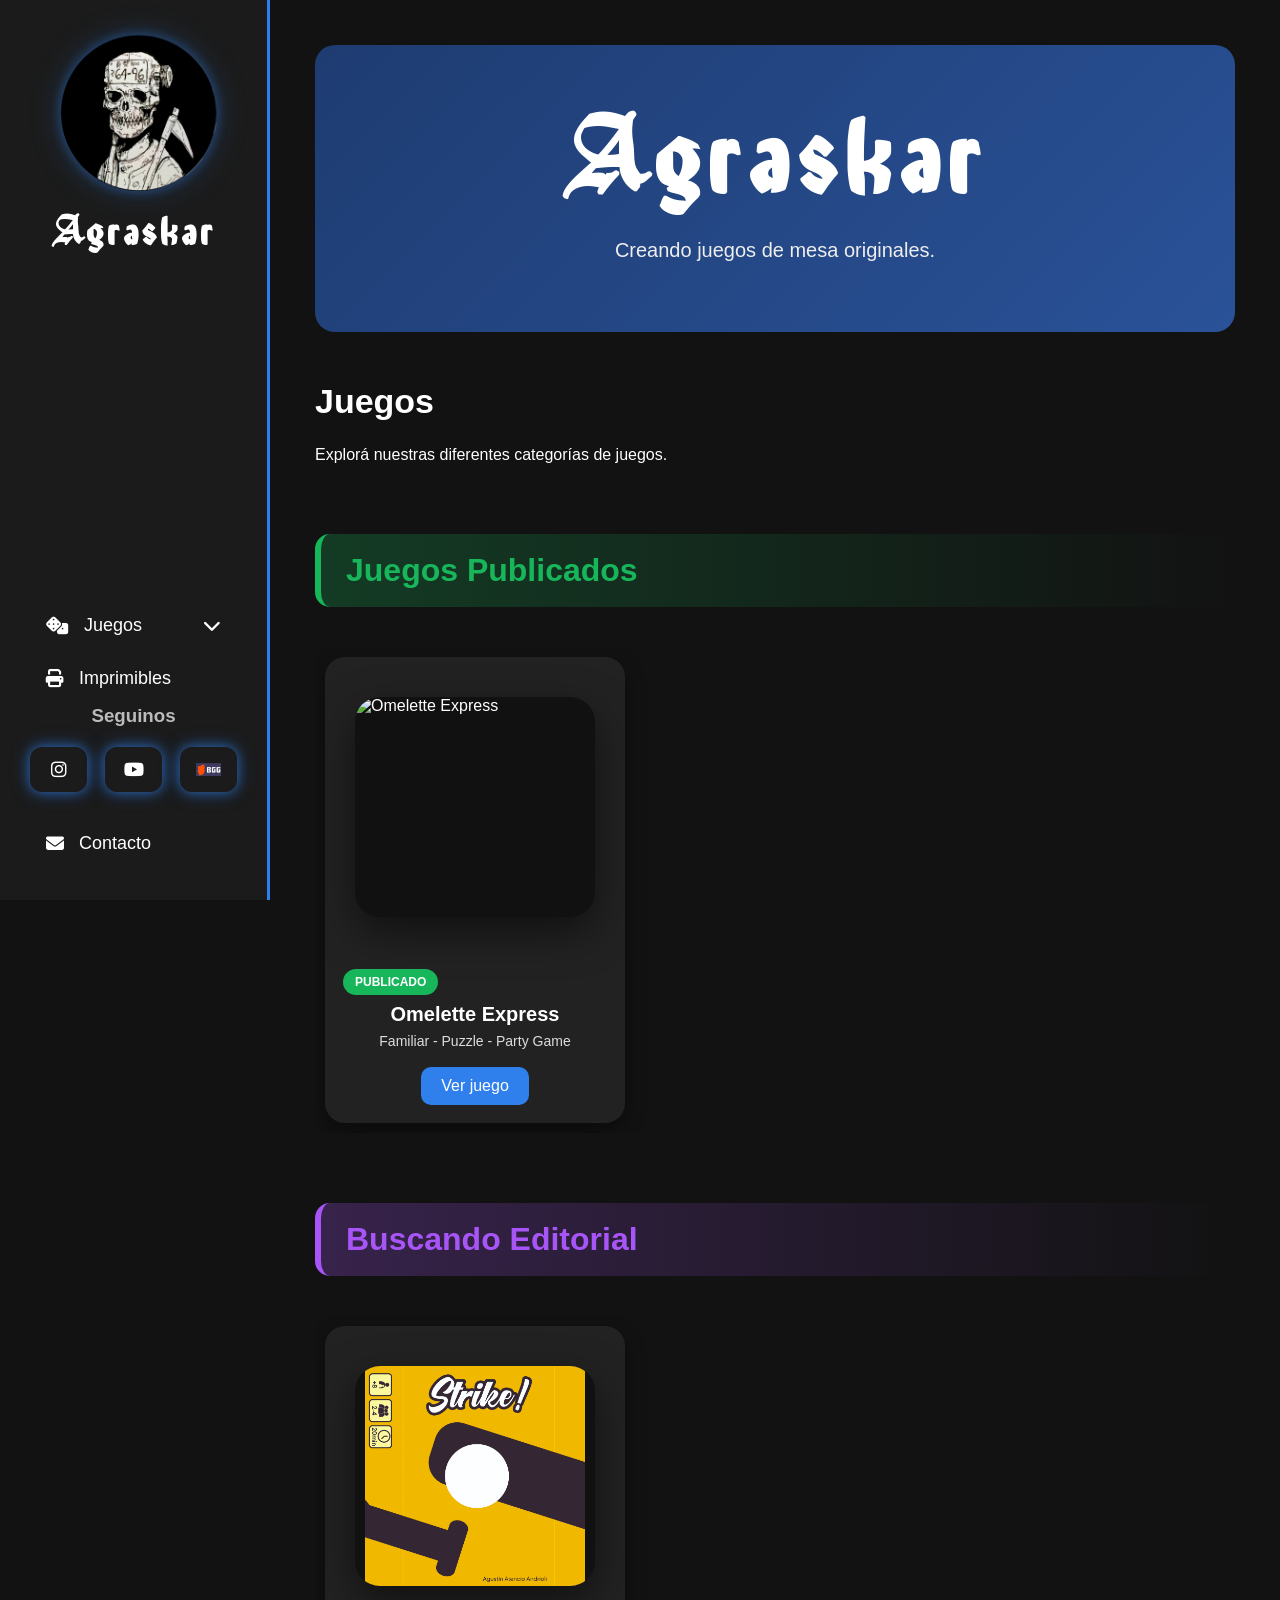
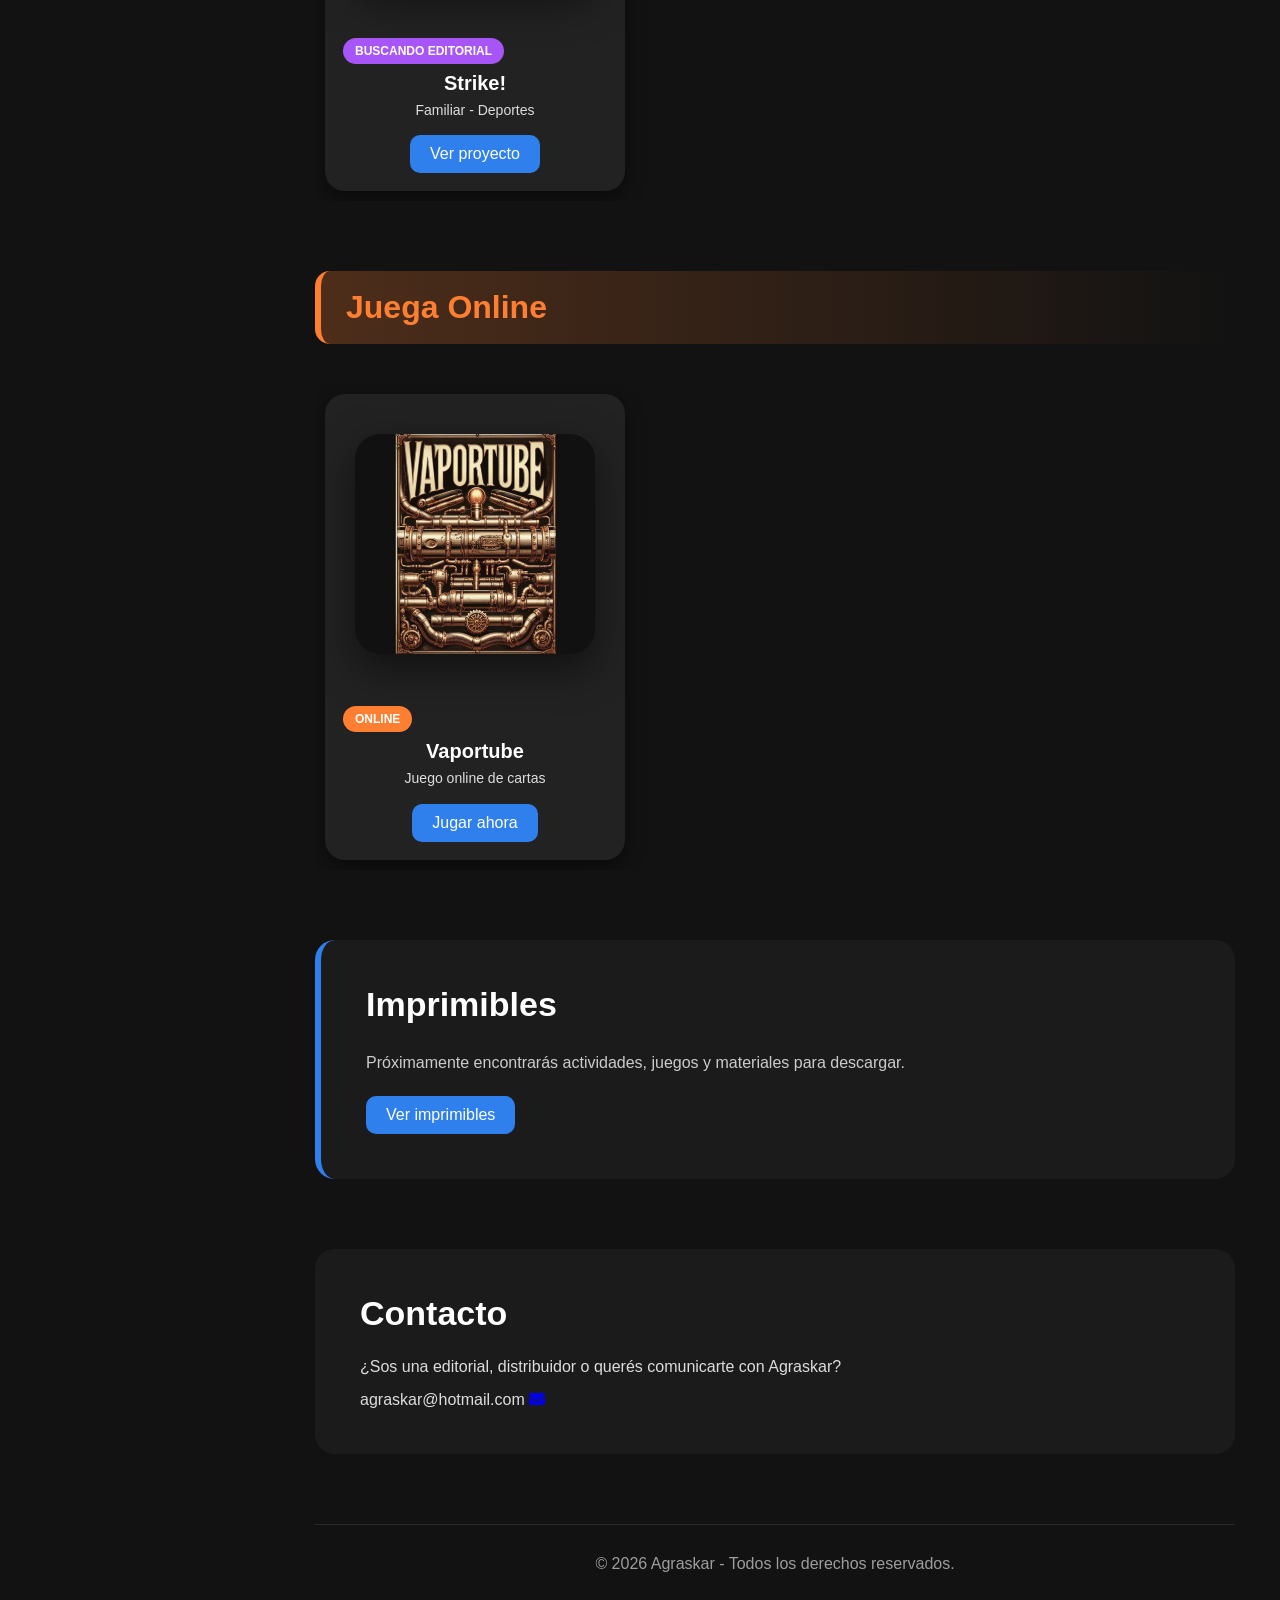
==== commit 83dd2dcf: "Update index.html" ====
--- a/index.html
+++ b/index.html
@@ -361,13 +361,12 @@
                      Contacto
                 </h2>
 
-                <p>
-                  ¿Sos una editorial, distribuidor o querés comunicarte con Agraskar?
-                </p>
-
-                <p>
-                     agraskar@hotmail.com
-                </p>
+                  <p> ¿Sos una editorial, distribuidor o querés comunicarte con Agraskar?
+                  </p>
+                <p>    agraskar@hotmail.com <a href="mailto:contacto@agraskar.com" class="icono-sobre" aria-label="Enviar email">
+      <i class="fas fa-envelope"></i>
+    </a>
+  </p>
 
             </section>
                         <!-- ==========================================
